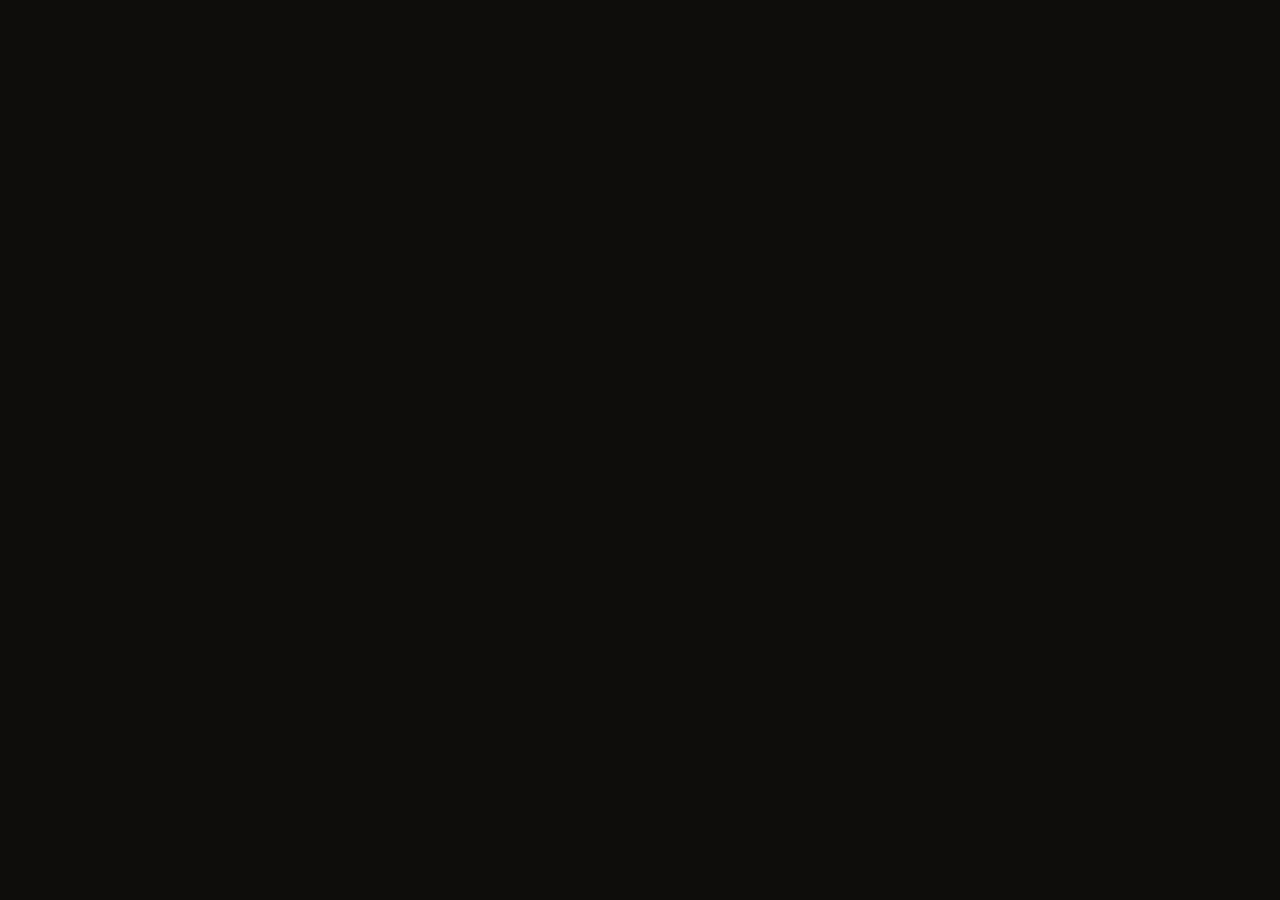
==== html/cart.html @ 199cb2e3 "Set up project: design tokens, fonts, icons, product data and page skeletons" ====
<!doctype html>
<html lang="en">
  <head>
    <meta charset="UTF-8" />
    <meta name="viewport" content="width=device-width, initial-scale=1.0" />
    <title>Cart — Aurum</title>
    <link rel="stylesheet" href="../css/fonts.css" />
    <link rel="stylesheet" href="../css/standard.css" />
    <link rel="stylesheet" href="../style.css" />
  </head>
  <body>
    <script src="../script/cart.js"></script>
    <script src="../script/template.js"></script>
    <script src="../script.js"></script>
  </body>
</html>
---- css/fonts.css ----
/* cormorant-garamond-300 - latin */
@font-face {
  font-display: swap; /* Check https://developer.mozilla.org/en-US/docs/Web/CSS/@font-face/font-display for other options. */
  font-family: "Cormorant Garamond";
  font-style: normal;
  font-weight: 300;
  src: url("../assets/fonts/cormorant-garamond-v21-latin-300.woff2")
    format("woff2"); /* Chrome 36+, Opera 23+, Firefox 39+, Safari 12+, iOS 10+ */
}
/* cormorant-garamond-regular - latin */
@font-face {
  font-display: swap; /* Check https://developer.mozilla.org/en-US/docs/Web/CSS/@font-face/font-display for other options. */
  font-family: "Cormorant Garamond";
  font-style: normal;
  font-weight: 400;
  src: url("../assets/fonts/cormorant-garamond-v21-latin-regular.woff2")
    format("woff2"); /* Chrome 36+, Opera 23+, Firefox 39+, Safari 12+, iOS 10+ */
}
/* cormorant-garamond-500 - latin */
@font-face {
  font-display: swap; /* Check https://developer.mozilla.org/en-US/docs/Web/CSS/@font-face/font-display for other options. */
  font-family: "Cormorant Garamond";
  font-style: normal;
  font-weight: 500;
  src: url("../assets/fonts/cormorant-garamond-v21-latin-500.woff2")
    format("woff2"); /* Chrome 36+, Opera 23+, Firefox 39+, Safari 12+, iOS 10+ */
}
/* cormorant-garamond-600 - latin */
@font-face {
  font-display: swap; /* Check https://developer.mozilla.org/en-US/docs/Web/CSS/@font-face/font-display for other options. */
  font-family: "Cormorant Garamond";
  font-style: normal;
  font-weight: 600;
  src: url("../assets/fonts/cormorant-garamond-v21-latin-600.woff2")
    format("woff2"); /* Chrome 36+, Opera 23+, Firefox 39+, Safari 12+, iOS 10+ */
}
/* cormorant-garamond-700 - latin */
@font-face {
  font-display: swap; /* Check https://developer.mozilla.org/en-US/docs/Web/CSS/@font-face/font-display for other options. */
  font-family: "Cormorant Garamond";
  font-style: normal;
  font-weight: 700;
  src: url("../assets/fonts/cormorant-garamond-v21-latin-700.woff2")
    format("woff2"); /* Chrome 36+, Opera 23+, Firefox 39+, Safari 12+, iOS 10+ */
}
/* manrope-200 - latin */
@font-face {
  font-display: swap; /* Check https://developer.mozilla.org/en-US/docs/Web/CSS/@font-face/font-display for other options. */
  font-family: "Manrope";
  font-style: normal;
  font-weight: 200;
  src: url("../assets/fonts/manrope-v20-latin-200.woff2") format("woff2"); /* Chrome 36+, Opera 23+, Firefox 39+, Safari 12+, iOS 10+ */
}
/* manrope-300 - latin */
@font-face {
  font-display: swap; /* Check https://developer.mozilla.org/en-US/docs/Web/CSS/@font-face/font-display for other options. */
  font-family: "Manrope";
  font-style: normal;
  font-weight: 300;
  src: url("../assets/fonts/manrope-v20-latin-300.woff2") format("woff2"); /* Chrome 36+, Opera 23+, Firefox 39+, Safari 12+, iOS 10+ */
}
/* manrope-regular - latin */
@font-face {
  font-display: swap; /* Check https://developer.mozilla.org/en-US/docs/Web/CSS/@font-face/font-display for other options. */
  font-family: "Manrope";
  font-style: normal;
  font-weight: 400;
  src: url("../assets/fonts/manrope-v20-latin-regular.woff2") format("woff2"); /* Chrome 36+, Opera 23+, Firefox 39+, Safari 12+, iOS 10+ */
}
/* manrope-500 - latin */
@font-face {
  font-display: swap; /* Check https://developer.mozilla.org/en-US/docs/Web/CSS/@font-face/font-display for other options. */
  font-family: "Manrope";
  font-style: normal;
  font-weight: 500;
  src: url("../assets/fonts/manrope-v20-latin-500.woff2") format("woff2"); /* Chrome 36+, Opera 23+, Firefox 39+, Safari 12+, iOS 10+ */
}
/* manrope-600 - latin */
@font-face {
  font-display: swap; /* Check https://developer.mozilla.org/en-US/docs/Web/CSS/@font-face/font-display for other options. */
  font-family: "Manrope";
  font-style: normal;
  font-weight: 600;
  src: url("../assets/fonts/manrope-v20-latin-600.woff2") format("woff2"); /* Chrome 36+, Opera 23+, Firefox 39+, Safari 12+, iOS 10+ */
}
/* manrope-700 - latin */
@font-face {
  font-display: swap; /* Check https://developer.mozilla.org/en-US/docs/Web/CSS/@font-face/font-display for other options. */
  font-family: "Manrope";
  font-style: normal;
  font-weight: 700;
  src: url("../assets/fonts/manrope-v20-latin-700.woff2") format("woff2"); /* Chrome 36+, Opera 23+, Firefox 39+, Safari 12+, iOS 10+ */
}
/* manrope-800 - latin */
@font-face {
  font-display: swap; /* Check https://developer.mozilla.org/en-US/docs/Web/CSS/@font-face/font-display for other options. */
  font-family: "Manrope";
  font-style: normal;
  font-weight: 800;
  src: url("../assets/fonts/manrope-v20-latin-800.woff2") format("woff2"); /* Chrome 36+, Opera 23+, Firefox 39+, Safari 12+, iOS 10+ */
}
---- css/standard.css ----
/* ============================================
   1. DESIGN TOKENS  (:root-Variablen)
   ============================================ */
:root {
  /* ---- Farben: "Dunkles Gold / Haute Horlogerie" ---- */
  --bg: #0e0d0b; /* fast schwarz, warmer Unterton statt reines Schwarz */
  --surface: #18150f; /* jeder zweite Abschnitt, Karten */
  --hairline: #2c2820; /* 1px-Linien, Rahmen um Bilder */
  --ink: #f2efe9; /* Text + Überschriften (warmes Off-White) */
  --muted: #9c9488; /* Meta: Material, Referenz, Bildunterschriften */
  --inverse: #151310; /* Text auf hellen/goldenen Flächen */
  --accent: #c9a35d; /* Gold – diesmal bewusst sichtbar, nicht nur homöopathisch */

  /* ---- Schrift ---- */
  --font-display: "Cormorant Garamond", "Times New Roman", serif;
  --font-body: "Manrope", system-ui, -apple-system, sans-serif;

  /* ---- Schriftgrößen (fluid: min .. ideal .. max) ---- */
  --text-xs: 0.8125rem; /* 13px – Meta, Labels */
  --text-sm: 0.9375rem; /* 15px */
  --text-base: clamp(1.0625rem, 1rem + 0.3vw, 1.125rem); /* 17–18px Fließtext */
  --text-lg: clamp(1.25rem, 1.1rem + 0.6vw, 1.5rem);
  --h3: clamp(1.5rem, 1.2rem + 1.2vw, 2.25rem); /* ~28–36px */
  --h2: clamp(2rem, 1.5rem + 2vw, 3rem); /* ~40–56px */
  --h1: clamp(2.5rem, 1.8rem + 3vw, 3.75rem);
  --display: clamp(
    3rem,
    2rem + 7vw,
    6.5rem
  ); /* Hero-Titel – bewusst größer als bei Studio Kalk */

  /* ---- Zeilenhöhen ---- */
  --leading-tight: 1.05; /* große Überschriften: Serifen brauchen etwas weniger Luft */
  --leading-snug: 1.3;
  --leading-normal: 1.65; /* Fließtext */

  /* ---- Buchstabenabstand ---- */
  --tracking-tight: 0em; /* Cormorant braucht keine negative Sperrung wie eine Grotesk */
  --tracking-wide: 0.15em; /* Labels in GROSSBUCHSTABEN – bewusst weiter als bei Studio Kalk */

  /* ---- Abstände (Spacing-Skala) ---- */
  --space-3xs: 0.25rem; /*  4px */
  --space-2xs: 0.5rem; /*  8px */
  --space-xs: 0.75rem; /* 12px */
  --space-sm: 1rem; /* 16px */
  --space-md: 1.5rem; /* 24px */
  --space-lg: 2.5rem; /* 40px */
  --space-xl: 4rem; /* 64px */
  --space-2xl: 6rem; /* 96px */
  --space-3xl: 10rem; /* 160px */

  /* Abstand zwischen großen Seiten-Abschnitten (fluid) */
  --section-gap: clamp(4rem, 2rem + 10vw, 10rem);

  /* ---- Layout ---- */
  --container: 1440px; /* max. Inhaltsbreite */
  --gutter: clamp(1.25rem, 5vw, 4rem); /* Seitenrand links/rechts */
  --measure: 64ch; /* max. Textbreite für Lesbarkeit */

  /* ---- Sonstiges ---- */
  --radius: 0px; /* scharfe Kanten – "präzise gefertigt", kein Soft-UI */
  --border: 1px solid var(--hairline);
  --transition: 250ms ease;
  --transition-slow: 500ms ease;
}

/* ============================================
   2. RESET
   ============================================ */
*,
*::before,
*::after {
  box-sizing: border-box;
  margin: 0;
  padding: 0;
}

html {
  -webkit-text-size-adjust: 100%;
  scroll-behavior: smooth;
}

body {
  min-height: 100vh;
  background: var(--bg);
  color: var(--ink);
  font-family: var(--font-body);
  font-size: var(--text-base);
  font-weight: 400;
  line-height: var(--leading-normal);
  -webkit-font-smoothing: antialiased;
  text-rendering: optimizeLegibility;
}

/* Überschriften: Display-Serife, ruhig, kein künstliches Sperren */
h1,
h2,
h3,
h4 {
  font-family: var(--font-display);
  font-weight: 500;
  line-height: var(--leading-tight);
  letter-spacing: var(--tracking-tight);
  text-wrap: balance;
}

h1 {
  font-size: var(--h1);
}
h2 {
  font-size: var(--h2);
}
h3 {
  font-size: var(--h3);
}

p {
  max-width: var(--measure);
  text-wrap: pretty;
}

/* Medien nie breiter als ihr Container */
img,
picture,
video,
svg {
  display: block;
  max-width: 100%;
  height: auto;
}

/* Formular-Elemente erben die Schrift */
input,
button,
textarea,
select {
  font: inherit;
  color: inherit;
}

button {
  background: none;
  border: none;
  cursor: pointer;
}

a {
  color: inherit;
  text-decoration: none;
}

ul,
ol {
  list-style: none;
}

/* ============================================
   3. HILFSKLASSEN
   ============================================ */

/* Zentrierter Inhalts-Container mit Seitenrand */
.container {
  width: 100%;
  max-width: var(--container);
  margin-inline: auto;
  padding-inline: var(--gutter);
}

/* Vertikaler Abstand für große Abschnitte */
.section {
  padding-block: var(--section-gap);
}

/* Nur für Screenreader sichtbar (z. B. Skip-Link, Labels) */
.visually-hidden {
  position: absolute;
  width: 1px;
  height: 1px;
  padding: 0;
  margin: -1px;
  overflow: hidden;
  clip: rect(0 0 0 0);
  white-space: nowrap;
  border: 0;
}

/* Kleines Label in Großbuchstaben (Referenz · Material · Limitierung) */
.eyebrow {
  font-size: var(--text-xs);
  font-weight: 600;
  text-transform: uppercase;
  letter-spacing: var(--tracking-wide);
  color: var(--accent);
}

/* ============================================
   4. FOKUS & BARRIEREFREIHEIT
   ============================================ */
:focus-visible {
  outline: 2px solid var(--accent);
  outline-offset: 3px;
}

@media (prefers-reduced-motion: reduce) {
  html {
    scroll-behavior: auto;
  }
  *,
  *::before,
  *::after {
    animation-duration: 0.01ms !important;
    animation-iteration-count: 1 !important;
    transition-duration: 0.01ms !important;
  }
}
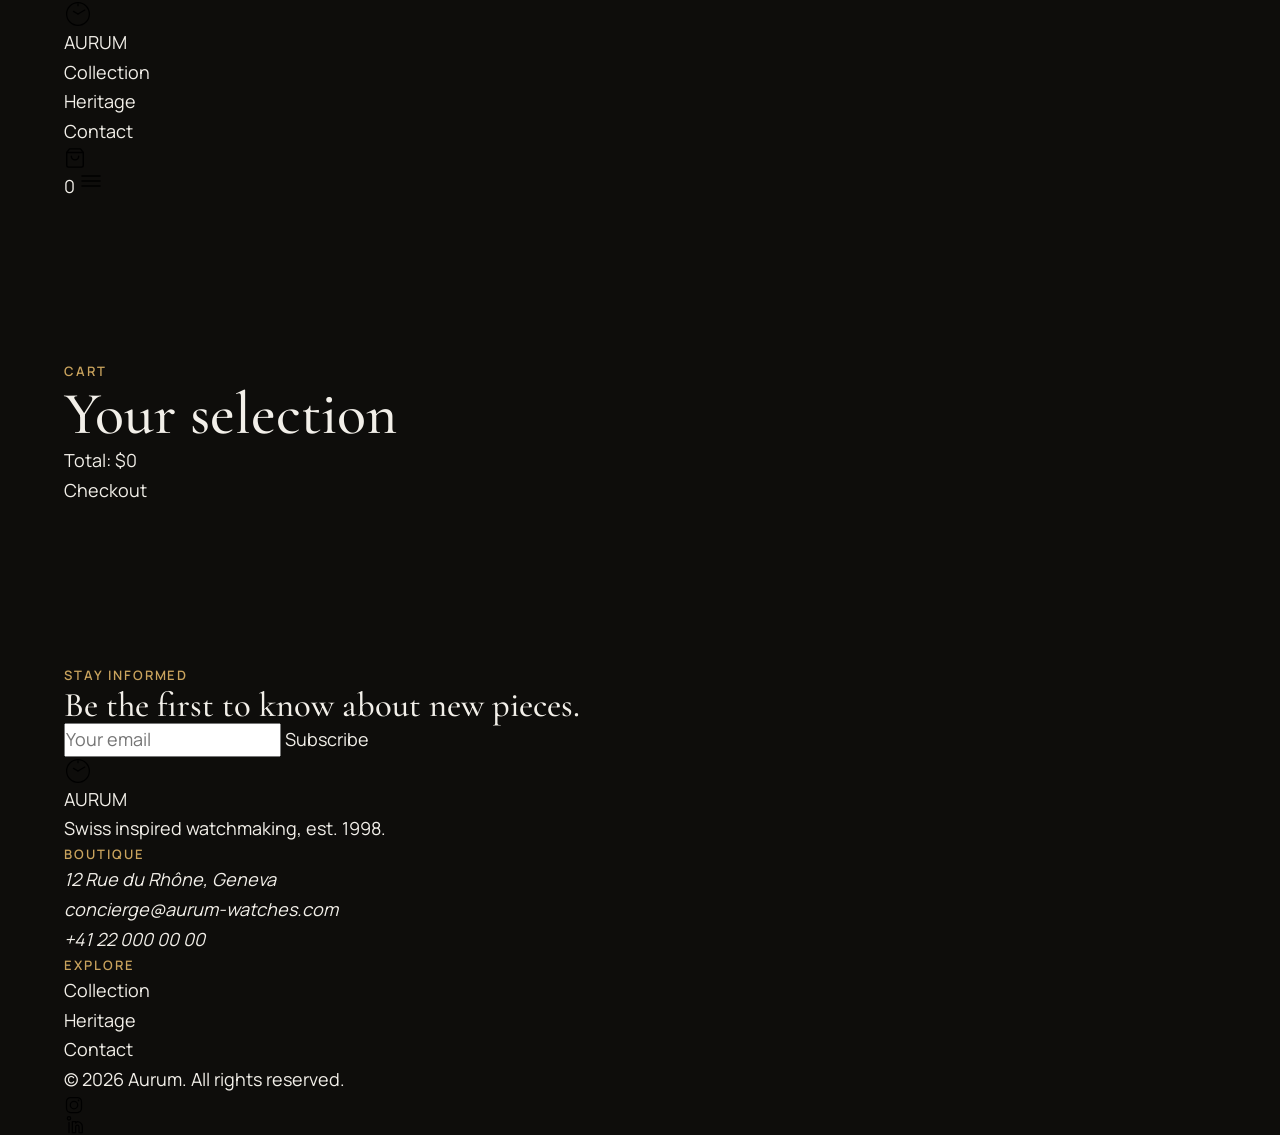
==== commit 65750ed9: "Build out the 5 sub-pages with correct paths and real content" ====
--- a/html/cart.html
+++ b/html/cart.html
@@ -9,6 +9,132 @@
     <link rel="stylesheet" href="../style.css" />
   </head>
   <body>
+    <!--Header-->
+    <header class="site-header">
+      <div class="container header-inner">
+        <a href="../index.html" class="logo">
+          <img src="../assets/icons/logo.svg" alt="" width="28" height="28" />
+          <span>AURUM</span>
+        </a>
+        <nav class="site-nav" aria-label="Main navigation">
+          <ul>
+            <li><a href="collection.html">Collection</a></li>
+            <li><a href="heritage.html">Heritage</a></li>
+            <li><a href="contact.html">Contact</a></li>
+          </ul>
+        </nav>
+
+        <div class="header-actions">
+          <!--Warenkorb-->
+          <a href="cart.html" class="cart-link" aria-label="Cart">
+            <img src="../assets/icons/cart.svg" alt="" width="22" height="22" />
+            <span class="cart-count" id="cart-count">0</span>
+          </a>
+          <button
+            class="nav-toggle"
+            aria-expanded="false"
+            aria-controls="site-nav"
+          >
+            <img
+              src="../assets/icons/menu.svg"
+              alt="Open menu"
+              width="24"
+              height="24"
+            />
+          </button>
+        </div>
+      </div>
+    </header>
+
+    <main id="main" class="section">
+      <div class="container">
+        <header class="page-head">
+          <p class="eyebrow">Cart</p>
+          <h1>Your selection</h1>
+        </header>
+
+        <!--JS füllt hier pro Artikel-->
+        <ul class="cart-items" id="cart-items"></ul>
+
+        <div class="cart-summary">
+          <p class="cart-total">Total: <span id="cart-total">$0</span></p>
+          <button class="button" id="checkout-btn">Checkout</button>
+        </div>
+      </div>
+    </main>
+
+    <footer class="site-footer">
+      <div class="container">
+        <!--Newsletter-->
+        <div class="footer-newsletter">
+          <p class="eyebrow">Stay Informed</p>
+          <h3>Be the first to know about new pieces.</h3>
+          <form class="newsletter-form">
+            <input type="email" placeholder="Your email" required />
+            <button type="submit" class="button">Subscribe</button>
+          </form>
+        </div>
+
+        <div class="footer-top">
+          <div class="footer-col">
+            <a href="../index.html" class="logo">
+              <img
+                src="../assets/icons/logo.svg"
+                alt=""
+                width="28"
+                height="28"
+              />
+              <span>AURUM</span>
+            </a>
+            <p class="footer-tagline">Swiss inspired watchmaking, est. 1998.</p>
+          </div>
+          <div class="footer-col">
+            <p class="eyebrow">Boutique</p>
+            <address>
+              12 Rue du Rhône, Geneva<br />
+              concierge@aurum-watches.com<br />
+              +41 22 000 00 00
+            </address>
+          </div>
+
+          <div class="footer-col">
+            <p class="eyebrow">Explore</p>
+            <nav aria-label="Footer navigation">
+              <ul>
+                <li><a href="collection.html">Collection</a></li>
+                <li><a href="heritage.html">Heritage</a></li>
+                <li><a href="contact.html">Contact</a></li>
+              </ul>
+            </nav>
+          </div>
+        </div>
+        <div class="footer-bottom">
+          <p>&copy; 2026 Aurum. All rights reserved.</p>
+          <ul class="socials">
+            <li>
+              <a href="#" aria-label="Instagram">
+                <img
+                  src="../assets/icons/instagram.svg"
+                  alt=""
+                  width="20"
+                  height="20"
+                />
+              </a>
+            </li>
+            <li>
+              <a href="#" aria-label="LinkedIn">
+                <img
+                  src="../assets/icons/linkedin.svg"
+                  alt=""
+                  width="20"
+                  height="20"
+                />
+              </a>
+            </li>
+          </ul>
+        </div>
+      </div>
+    </footer>
     <script src="../script/cart.js"></script>
     <script src="../script/template.js"></script>
     <script src="../script.js"></script>
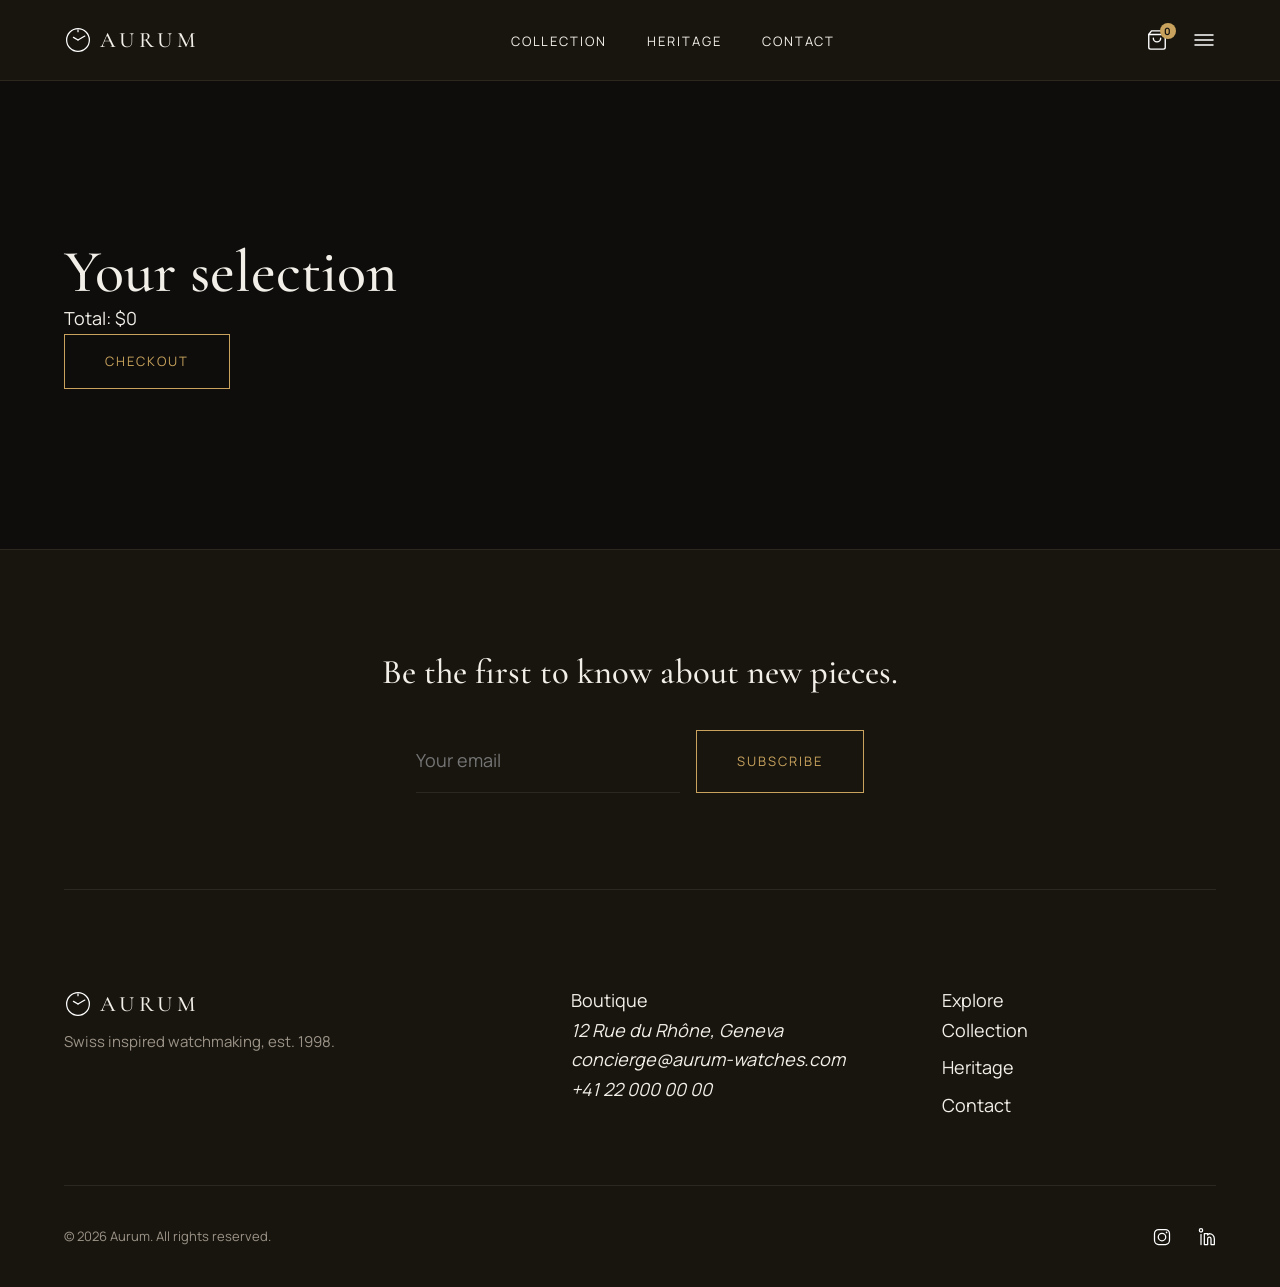
==== commit 8d372241: "Reduce eyebrow overuse and fix page title dashes" ====
--- a/html/cart.html
+++ b/html/cart.html
@@ -3,7 +3,7 @@
   <head>
     <meta charset="UTF-8" />
     <meta name="viewport" content="width=device-width, initial-scale=1.0" />
-    <title>Cart — Aurum</title>
+    <title>Cart - Aurum</title>
     <link rel="stylesheet" href="../css/fonts.css" />
     <link rel="stylesheet" href="../css/standard.css" />
     <link rel="stylesheet" href="../style.css" />
@@ -49,7 +49,6 @@
     <main id="main" class="section">
       <div class="container">
         <header class="page-head">
-          <p class="eyebrow">Cart</p>
           <h1>Your selection</h1>
         </header>
 
@@ -67,7 +66,6 @@
       <div class="container">
         <!--Newsletter-->
         <div class="footer-newsletter">
-          <p class="eyebrow">Stay Informed</p>
           <h3>Be the first to know about new pieces.</h3>
           <form class="newsletter-form">
             <input type="email" placeholder="Your email" required />
@@ -89,7 +87,7 @@
             <p class="footer-tagline">Swiss inspired watchmaking, est. 1998.</p>
           </div>
           <div class="footer-col">
-            <p class="eyebrow">Boutique</p>
+            <p class="footer-label">Boutique</p>
             <address>
               12 Rue du Rhône, Geneva<br />
               concierge@aurum-watches.com<br />
@@ -98,7 +96,7 @@
           </div>
 
           <div class="footer-col">
-            <p class="eyebrow">Explore</p>
+            <p class="footer-label">Explore</p>
             <nav aria-label="Footer navigation">
               <ul>
                 <li><a href="collection.html">Collection</a></li>
--- a/style.css
+++ b/style.css
@@ -0,0 +1,255 @@
+img[src*="icons/"] {
+  filter: invert(1);
+}
+
+/* Header */
+.site-header {
+  position: sticky;
+  top: 0;
+  z-index: 1000;
+  background: var(--surface);
+  border-bottom: 1px solid var(--hairline);
+  transition:
+    background var(--transition),
+    border-color var(--transition);
+}
+
+.site-header.is-top {
+  background: transparent;
+  border-color: transparent;
+}
+
+.header-inner {
+  display: flex;
+  align-items: center;
+  justify-content: space-between;
+  min-height: 80px;
+}
+
+.header-actions {
+  display: flex;
+  align-items: center;
+  gap: var(--space-md);
+}
+
+.logo {
+  display: flex;
+  align-items: center;
+  gap: var(--space-2xs);
+}
+
+.logo span {
+  font-family: var(--font-display);
+  font-size: 1.375rem;
+  letter-spacing: 0.2em;
+  text-transform: uppercase;
+  font-weight: 500;
+}
+
+.site-nav ul {
+  display: flex;
+  gap: var(--space-lg);
+}
+
+.site-nav a {
+  font-size: var(--text-xs);
+  text-transform: uppercase;
+  letter-spacing: var(--tracking-wide);
+  padding-block: var(--space-2xs);
+  border-bottom: 1px solid transparent;
+  transition: color var(--transition);
+}
+
+.site-nav a:hover {
+  color: var(--accent);
+}
+
+.site-nav a[aria-current="page"] {
+  color: var(--accent);
+  border-bottom-color: var(--accent);
+}
+
+.cart-link {
+  position: relative;
+  display: inline-flex;
+}
+
+.cart-count {
+  position: absolute;
+  top: -6px;
+  right: -8px;
+  min-width: 16px;
+  height: 16px;
+  padding: 0 4px;
+  border-radius: 50%;
+  background: var(--accent);
+  color: var(--inverse);
+  font-size: 0.625rem;
+  font-weight: 700;
+  display: flex;
+  align-items: center;
+  justify-content: center;
+}
+
+/* Hero */
+.hero {
+  position: relative;
+  min-height: 100svh;
+  margin-top: -5rem;
+  display: flex;
+  align-items: center;
+}
+
+.hero-grid {
+  display: grid;
+  gap: var(--space-xl);
+  padding-top: 8rem;
+  padding-bottom: var(--space-2xl);
+}
+
+.hero-text h1 {
+  margin-top: var(--space-md);
+  font-size: var(--display);
+  max-width: 12ch;
+}
+
+.hero-media img {
+  width: 100%;
+  max-height: 70vh;
+  object-fit: contain;
+}
+
+/* Footer */
+.site-footer {
+  background: var(--surface);
+  border-top: 1px solid var(--hairline);
+  padding-block: var(--space-2xl) var(--space-lg);
+}
+
+.footer-newsletter {
+  text-align: center;
+  padding-bottom: var(--space-2xl);
+  margin-bottom: var(--space-2xl);
+  border-bottom: 1px solid var(--hairline);
+}
+
+.footer-newsletter h3 {
+  margin-top: var(--space-2xs);
+}
+
+.newsletter-form {
+  display: flex;
+  gap: var(--space-sm);
+  max-width: 28rem;
+  margin: var(--space-lg) auto 0;
+}
+
+.newsletter-form input {
+  flex: 1;
+  background: transparent;
+  border: none;
+  border-bottom: 1px solid var(--hairline);
+  color: var(--ink);
+  padding-block: var(--space-sm);
+}
+
+.newsletter-form input:focus {
+  border-color: var(--accent);
+}
+
+.footer-top {
+  display: grid;
+  gap: var(--space-lg);
+  padding-bottom: var(--space-xl);
+  border-bottom: 1px solid var(--hairline);
+}
+
+.footer-tagline {
+  margin-top: var(--space-2xs);
+  font-size: var(--text-sm);
+  color: var(--muted);
+}
+
+.footer-col nav ul {
+  display: flex;
+  flex-direction: column;
+  gap: var(--space-2xs);
+}
+
+.footer-col nav a:hover {
+  color: var(--accent);
+}
+
+.footer-bottom {
+  display: flex;
+  flex-wrap: wrap;
+  justify-content: space-between;
+  align-items: center;
+  gap: var(--space-md);
+  padding-top: var(--space-lg);
+  font-size: var(--text-xs);
+  color: var(--muted);
+}
+
+.socials {
+  display: flex;
+  gap: var(--space-md);
+}
+
+.link-arrow {
+  display: inline-flex;
+  align-items: center;
+  gap: var(--space-2xs);
+  font-size: var(--text-xs);
+  text-transform: uppercase;
+  letter-spacing: var(--tracking-wide);
+  transition: color var(--transition);
+}
+
+.link-arrow:hover {
+  color: var(--accent);
+}
+
+.link-arrow img {
+  transition: transform var(--transition);
+}
+
+.link-arrow:hover img {
+  transform: translateX(4px);
+}
+
+.button {
+  display: inline-block;
+  padding: var(--space-sm) var(--space-lg);
+  border: 1px solid var(--accent);
+  color: var(--accent);
+  font-size: var(--text-xs);
+  text-transform: uppercase;
+  letter-spacing: var(--tracking-wide);
+  transition:
+    background var(--transition),
+    color var(--transition);
+}
+
+.button:hover {
+  background: var(--accent);
+  color: var(--inverse);
+}
+
+.section-cta .button {
+  margin-top: var(--space-lg);
+}
+
+@media (min-width: 60rem) {
+  .hero-grid {
+    grid-template-columns: 1fr 1fr;
+    align-items: center;
+  }
+}
+
+@media (min-width: 48rem) {
+  .footer-top {
+    grid-template-columns: 1.5fr 1fr 1fr;
+    gap: var(--space-2xl);
+  }
+}
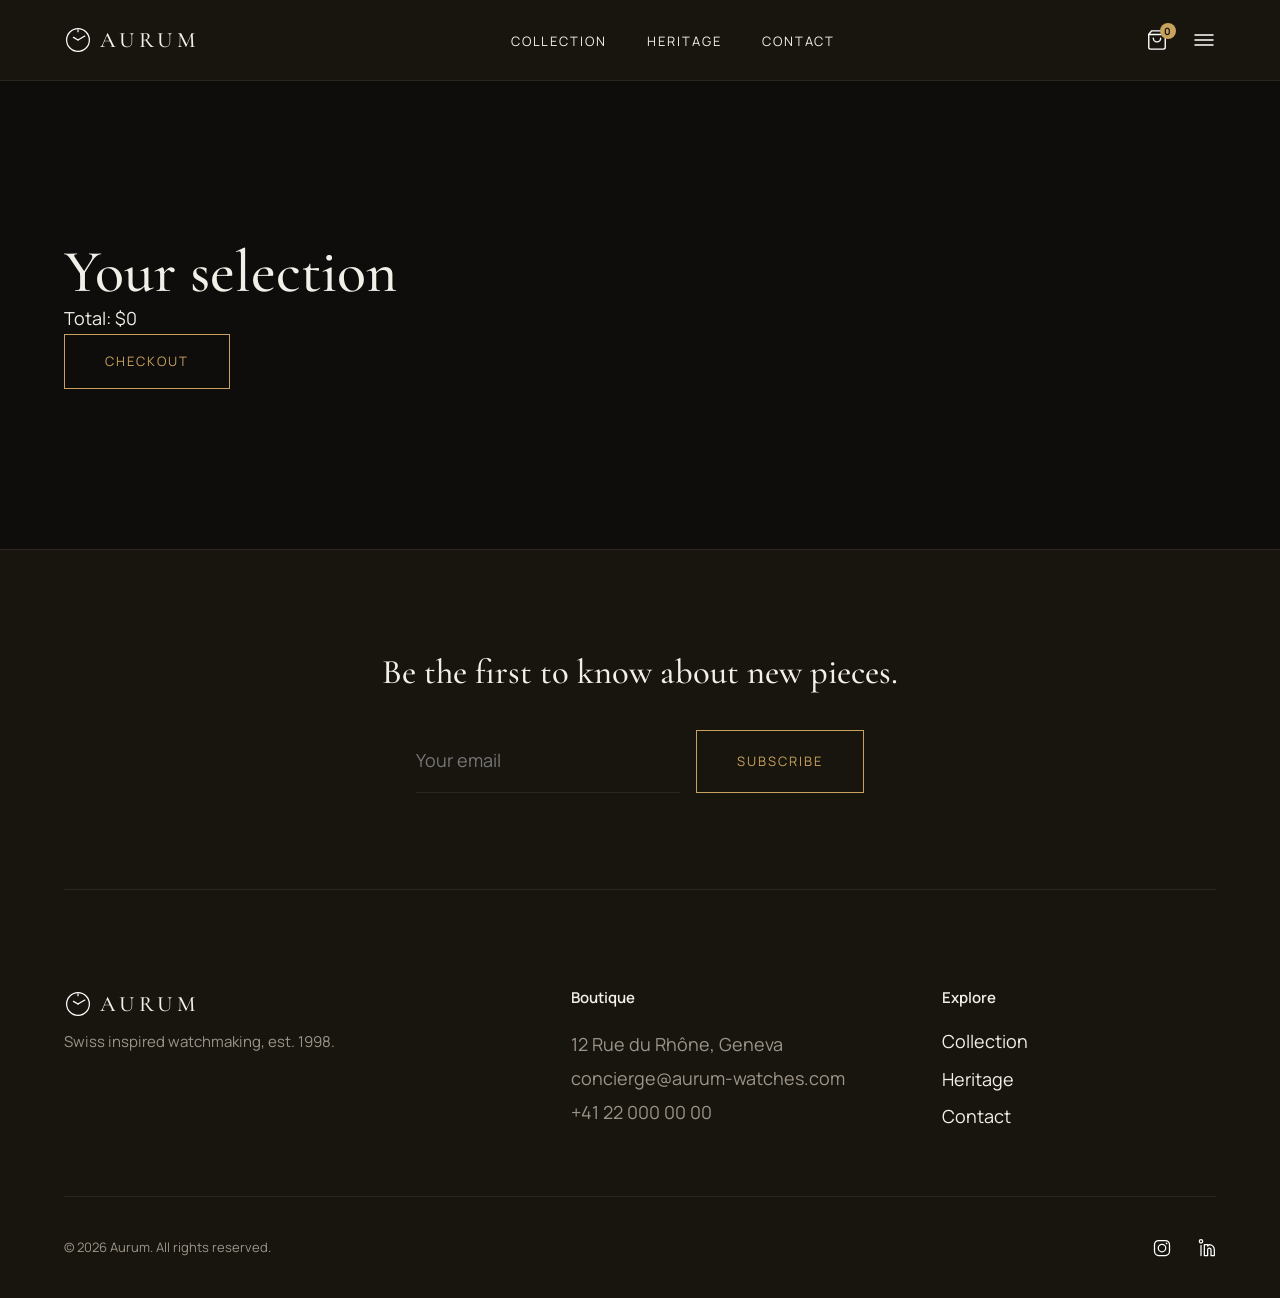
==== commit a799fac5: "Add shared path/price helpers and wire them into buildProductCard - script/helper.js: isInSubfolder," ====
--- a/html/cart.html
+++ b/html/cart.html
@@ -134,6 +134,8 @@
       </div>
     </footer>
     <script src="../script/cart.js"></script>
+    <script src="../script/helper.js"></script>
+    <script src="../script/product.js"></script>
     <script src="../script/template.js"></script>
     <script src="../script.js"></script>
   </body>
--- a/css/standard.css
+++ b/css/standard.css
@@ -26,8 +26,8 @@
   --display: clamp(
     3rem,
     2rem + 7vw,
-    6.5rem
-  ); /* Hero-Titel – bewusst größer als bei Studio Kalk */
+    6rem
+  ); /* Hero-Titel – bewusst größer als bei Studio Kalk, 96px-Deckel */
 
   /* ---- Zeilenhöhen ---- */
   --leading-tight: 1.05; /* große Überschriften: Serifen brauchen etwas weniger Luft */
@@ -60,8 +60,9 @@
   /* ---- Sonstiges ---- */
   --radius: 0px; /* scharfe Kanten – "präzise gefertigt", kein Soft-UI */
   --border: 1px solid var(--hairline);
-  --transition: 250ms ease;
-  --transition-slow: 500ms ease;
+  --ease-out: cubic-bezier(0.23, 1, 0.32, 1); /* kräftigere Kurve als das eingebaute "ease" */
+  --transition: 250ms var(--ease-out);
+  --transition-slow: 500ms var(--ease-out);
 }
 
 /* ============================================
--- a/style.css
+++ b/style.css
@@ -170,6 +170,24 @@
   color: var(--muted);
 }
 
+/* Spaltenüberschrift im Footer: bewusst anders als .eyebrow, kein Tracking/Caps */
+.footer-label {
+  font-size: var(--text-sm);
+  font-weight: 600;
+  color: var(--ink);
+}
+
+.footer-col address,
+.footer-col nav {
+  margin-top: var(--space-sm);
+}
+
+.footer-col address {
+  font-style: normal;
+  line-height: 1.9;
+  color: var(--muted);
+}
+
 .footer-col nav ul {
   display: flex;
   flex-direction: column;
@@ -236,8 +254,82 @@
   color: var(--inverse);
 }
 
+.button:active {
+  transform: scale(0.97);
+}
+
 .section-cta .button {
   margin-top: var(--space-lg);
+}
+
+/* Markenstatement: Text + Kennzahlen nebeneinander */
+.intro-grid {
+  display: grid;
+  gap: var(--space-xl);
+}
+
+.intro-text .lead {
+  font-family: var(--font-display);
+  font-size: var(--h3);
+  font-weight: 400;
+  line-height: var(--leading-snug);
+  max-width: 24ch;
+}
+
+.intro-text .link-arrow {
+  margin-top: var(--space-lg);
+}
+
+.intro-stats {
+  display: grid;
+  gap: var(--space-lg);
+  padding-top: var(--space-lg);
+  border-top: 1px solid var(--hairline);
+}
+
+.intro-stats dt {
+  font-size: var(--text-xs);
+  text-transform: uppercase;
+  letter-spacing: var(--tracking-wide);
+  color: var(--muted);
+}
+
+.intro-stats dd {
+  margin-top: var(--space-2xs);
+  font-family: var(--font-display);
+  font-size: var(--h2);
+  color: var(--accent);
+}
+
+/* CTA: abgedunkeltes Foto als Hintergrund statt flacher Fläche */
+.section-cta {
+  position: relative;
+  overflow: hidden;
+  text-align: center;
+}
+
+.cta-media {
+  position: absolute;
+  inset: 0;
+  margin: 0;
+}
+
+.cta-media img {
+  width: 100%;
+  height: 100%;
+  object-fit: cover;
+  filter: brightness(0.35) saturate(0.8);
+}
+
+.cta-content {
+  position: relative;
+  z-index: 1;
+}
+
+@media (min-width: 30rem) {
+  .intro-stats {
+    grid-template-columns: repeat(3, 1fr);
+  }
 }
 
 @media (min-width: 60rem) {
@@ -245,6 +337,14 @@
     grid-template-columns: 1fr 1fr;
     align-items: center;
   }
+  .intro-grid {
+    grid-template-columns: 1.3fr 1fr;
+    align-items: start;
+  }
+  .intro-stats {
+    border-top: none;
+    padding-top: 0;
+  }
 }
 
 @media (min-width: 48rem) {
@@ -253,3 +353,25 @@
     gap: var(--space-2xl);
   }
 }
+
+/* Scroll-Reveal: Elemente blenden sanft ein, sobald sie ins Bild scrollen */
+[data-reveal] {
+  opacity: 0;
+  transform: translateY(24px);
+  transition:
+    opacity 600ms var(--ease-out),
+    transform 600ms var(--ease-out);
+}
+
+[data-reveal].is-visible {
+  opacity: 1;
+  transform: translateY(0);
+}
+
+@media (prefers-reduced-motion: reduce) {
+  [data-reveal] {
+    opacity: 1;
+    transform: none;
+    transition: none;
+  }
+}
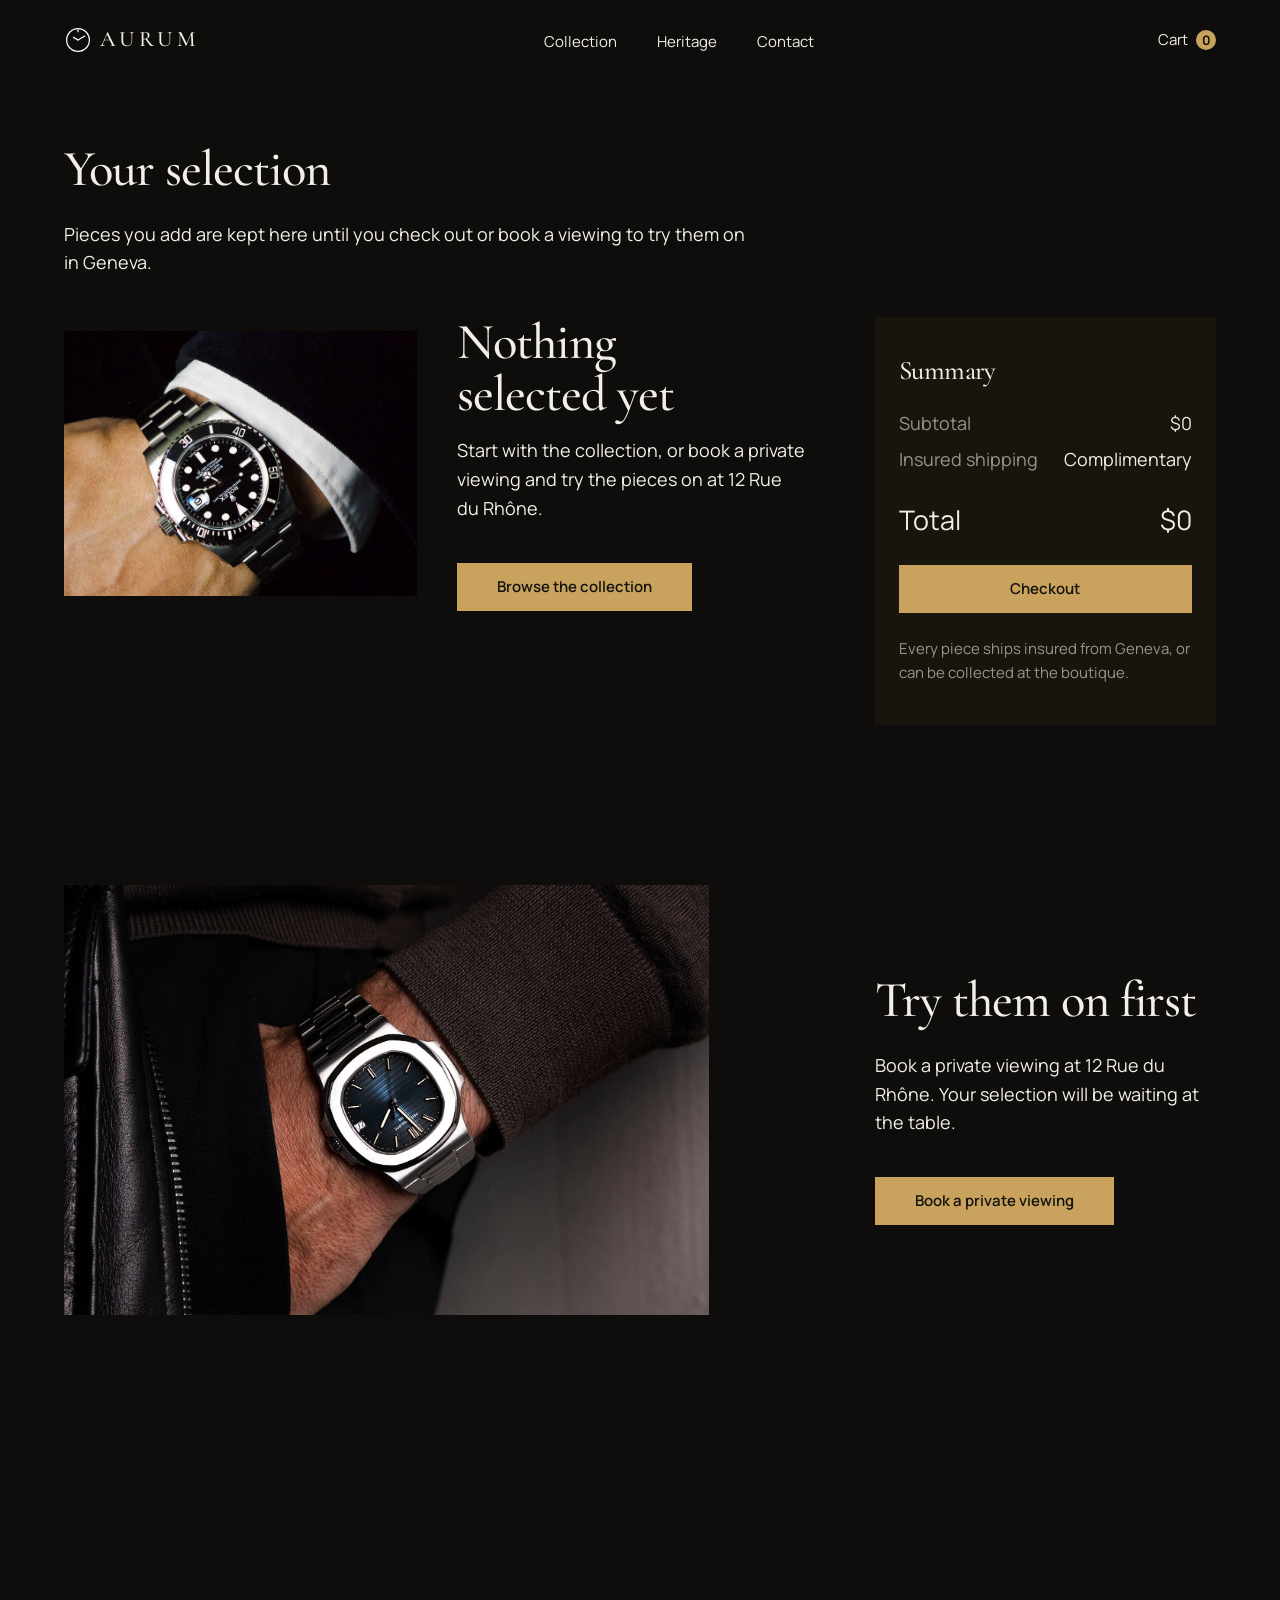
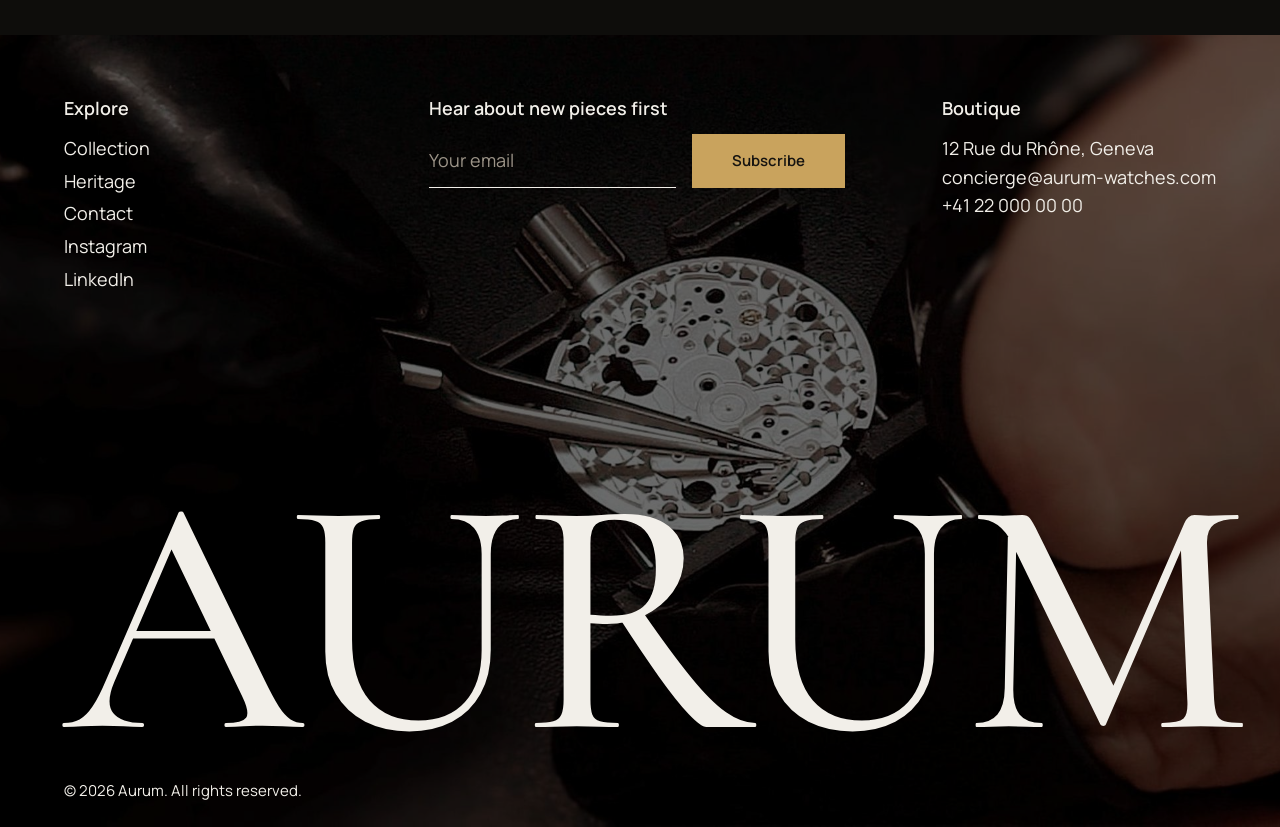
==== commit 7540736b: "Redesign homepage: oversized hero watch, reference picker, live boutique clock and photo footer" ====
--- a/html/cart.html
+++ b/html/cart.html
@@ -4,6 +4,9 @@
     <meta charset="UTF-8" />
     <meta name="viewport" content="width=device-width, initial-scale=1.0" />
     <title>Cart - Aurum</title>
+    <script>
+      document.documentElement.classList.add("js");
+    </script>
     <link rel="stylesheet" href="../css/fonts.css" />
     <link rel="stylesheet" href="../css/standard.css" />
     <link rel="stylesheet" href="../style.css" />
@@ -16,7 +19,7 @@
           <img src="../assets/icons/logo.svg" alt="" width="28" height="28" />
           <span>AURUM</span>
         </a>
-        <nav class="site-nav" aria-label="Main navigation">
+        <nav class="site-nav" id="site-nav" aria-label="Main navigation">
           <ul>
             <li><a href="collection.html">Collection</a></li>
             <li><a href="heritage.html">Heritage</a></li>
@@ -26,8 +29,8 @@
 
         <div class="header-actions">
           <!--Warenkorb-->
-          <a href="cart.html" class="cart-link" aria-label="Cart">
-            <img src="../assets/icons/cart.svg" alt="" width="22" height="22" />
+          <a href="cart.html" class="cart-link">
+            Cart
             <span class="cart-count" id="cart-count">0</span>
           </a>
           <button
@@ -46,90 +49,169 @@
       </div>
     </header>
 
-    <main id="main" class="section">
+    <main id="main" class="section cart-page">
       <div class="container">
-        <header class="page-head">
+        <header class="page-head cart-head">
           <h1>Your selection</h1>
+          <p>
+            Pieces you add are kept here until you check out or book a viewing
+            to try them on in Geneva.
+          </p>
         </header>
 
-        <!--JS füllt hier pro Artikel-->
-        <ul class="cart-items" id="cart-items"></ul>
-
-        <div class="cart-summary">
-          <p class="cart-total">Total: <span id="cart-total">$0</span></p>
-          <button class="button" id="checkout-btn">Checkout</button>
+        <div class="cart-layout">
+          <div class="cart-main">
+            <!--Leerer Warenkorb: per JS ausblenden (hidden), sobald Artikel drin sind-->
+            <div class="cart-empty" id="cart-empty">
+              <figure class="cart-empty-media">
+                <img
+                  src="../assets/images/rolex-wrist.jpg"
+                  alt="The Meridian on the wrist"
+                  width="800"
+                  height="800"
+                />
+              </figure>
+              <div class="cart-empty-text">
+                <h2>Nothing selected yet</h2>
+                <p>
+                  Start with the collection, or book a private viewing and try
+                  the pieces on at 12 Rue du Rhône.
+                </p>
+                <a href="collection.html" class="button">Browse the collection</a>
+              </div>
+            </div>
+
+            <!--JS füllt hier pro Artikel-->
+            <ul class="cart-items" id="cart-items"></ul>
+
+            <!--
+              VORLAGE für einen Artikel (z. B. buildCartItem(product, quantity)):
+
+              <li class="cart-item">
+                <figure class="cart-item-media watch-frame" style="getWatchFocusStyle(product.focus)">
+                  <img src="product.thumb" alt="Meridian" />
+                </figure>
+                <div class="cart-item-info">
+                  <h3 class="cart-item-name">Meridian</h3>
+                  <p class="cart-item-meta">Diver, 41mm</p>
+                  <button class="cart-item-remove" type="button" data-id="meridian">Remove</button>
+                </div>
+                <div class="cart-item-quantity">
+                  <button class="quantity-btn" type="button" data-action="decrease" data-id="meridian" aria-label="One less">
+                    <img src="../assets/icons/minus.svg" alt="" width="16" height="16" />
+                  </button>
+                  <span>1</span>
+                  <button class="quantity-btn" type="button" data-action="increase" data-id="meridian" aria-label="One more">
+                    <img src="../assets/icons/plus.svg" alt="" width="16" height="16" />
+                  </button>
+                </div>
+                <p class="cart-item-price">$11,800</p>
+              </li>
+            -->
+          </div>
+
+          <aside class="cart-summary" aria-labelledby="summary-heading">
+            <h2 id="summary-heading">Summary</h2>
+            <dl class="cart-lines">
+              <div>
+                <dt>Subtotal</dt>
+                <dd id="cart-subtotal">$0</dd>
+              </div>
+              <div>
+                <dt>Insured shipping</dt>
+                <dd>Complimentary</dd>
+              </div>
+            </dl>
+            <p class="cart-total">Total <span id="cart-total">$0</span></p>
+            <button class="button" id="checkout-btn">Checkout</button>
+            <p class="cart-note">
+              Every piece ships insured from Geneva, or can be collected at the
+              boutique.
+            </p>
+          </aside>
         </div>
       </div>
+
+      <!--Erst anprobieren? Verweis auf die private Besichtigung-->
+      <section class="cart-viewing">
+        <div class="container cart-viewing-grid">
+          <figure class="cart-viewing-media" data-reveal>
+            <img
+              src="../assets/images/patek-wrist.jpg"
+              alt="The Calibre worn with a dark suit"
+              width="1690"
+              height="1280"
+              loading="lazy"
+            />
+          </figure>
+          <div class="cart-viewing-text">
+            <h2 data-reveal style="--i: 1">Try them on first</h2>
+            <p data-reveal style="--i: 2">
+              Book a private viewing at 12 Rue du Rhône. Your selection will be
+              waiting at the table.
+            </p>
+            <a href="contact.html" class="button" data-reveal style="--i: 3"
+              >Book a private viewing</a
+            >
+          </div>
+        </div>
+      </section>
     </main>
 
+    <!--Footer: der Name läuft über das letzte Foto-->
     <footer class="site-footer">
-      <div class="container">
-        <!--Newsletter-->
-        <div class="footer-newsletter">
-          <h3>Be the first to know about new pieces.</h3>
-          <form class="newsletter-form">
-            <input type="email" placeholder="Your email" required />
-            <button type="submit" class="button">Subscribe</button>
-          </form>
-        </div>
-
+      <figure class="footer-media">
+        <img
+          src="../assets/images/rolex-watchmaking.jpg"
+          alt=""
+          width="2400"
+          height="1200"
+          loading="lazy"
+        />
+      </figure>
+      <div class="container footer-inner">
         <div class="footer-top">
-          <div class="footer-col">
-            <a href="../index.html" class="logo">
-              <img
-                src="../assets/icons/logo.svg"
-                alt=""
-                width="28"
-                height="28"
+          <nav class="footer-col" aria-label="Footer navigation" data-reveal style="--i: 0">
+            <h2 class="footer-label">Explore</h2>
+            <ul>
+              <li><a href="collection.html">Collection</a></li>
+              <li><a href="heritage.html">Heritage</a></li>
+              <li><a href="contact.html">Contact</a></li>
+              <li><a href="#">Instagram</a></li>
+              <li><a href="#">LinkedIn</a></li>
+            </ul>
+          </nav>
+
+          <!--Newsletter-->
+          <div class="footer-col footer-newsletter" data-reveal style="--i: 1">
+            <h2 class="footer-label">Hear about new pieces first</h2>
+            <form class="newsletter-form">
+              <label for="newsletter-email" class="visually-hidden"
+                >Email address</label
+              >
+              <input
+                type="email"
+                id="newsletter-email"
+                placeholder="Your email"
+                required
               />
-              <span>AURUM</span>
-            </a>
-            <p class="footer-tagline">Swiss inspired watchmaking, est. 1998.</p>
-          </div>
-          <div class="footer-col">
-            <p class="footer-label">Boutique</p>
+              <button type="submit" class="button">Subscribe</button>
+            </form>
+          </div>
+
+          <div class="footer-col" data-reveal style="--i: 2">
+            <h2 class="footer-label">Boutique</h2>
             <address>
               12 Rue du Rhône, Geneva<br />
               concierge@aurum-watches.com<br />
               +41 22 000 00 00
             </address>
           </div>
-
-          <div class="footer-col">
-            <p class="footer-label">Explore</p>
-            <nav aria-label="Footer navigation">
-              <ul>
-                <li><a href="collection.html">Collection</a></li>
-                <li><a href="heritage.html">Heritage</a></li>
-                <li><a href="contact.html">Contact</a></li>
-              </ul>
-            </nav>
-          </div>
-        </div>
+        </div>
+
         <div class="footer-bottom">
-          <p>&copy; 2026 Aurum. All rights reserved.</p>
-          <ul class="socials">
-            <li>
-              <a href="#" aria-label="Instagram">
-                <img
-                  src="../assets/icons/instagram.svg"
-                  alt=""
-                  width="20"
-                  height="20"
-                />
-              </a>
-            </li>
-            <li>
-              <a href="#" aria-label="LinkedIn">
-                <img
-                  src="../assets/icons/linkedin.svg"
-                  alt=""
-                  width="20"
-                  height="20"
-                />
-              </a>
-            </li>
-          </ul>
+          <p class="footer-wordmark" aria-hidden="true" data-reveal>AURUM</p>
+          <p class="footer-legal">&copy; 2026 Aurum. All rights reserved.</p>
         </div>
       </div>
     </footer>
--- a/css/standard.css
+++ b/css/standard.css
@@ -5,38 +5,30 @@
   /* ---- Farben: "Dunkles Gold / Haute Horlogerie" ---- */
   --bg: #0e0d0b; /* fast schwarz, warmer Unterton statt reines Schwarz */
   --surface: #18150f; /* jeder zweite Abschnitt, Karten */
-  --hairline: #2c2820; /* 1px-Linien, Rahmen um Bilder */
   --ink: #f2efe9; /* Text + Überschriften (warmes Off-White) */
   --muted: #9c9488; /* Meta: Material, Referenz, Bildunterschriften */
   --inverse: #151310; /* Text auf hellen/goldenen Flächen */
   --accent: #c9a35d; /* Gold – diesmal bewusst sichtbar, nicht nur homöopathisch */
+  --accent-strong: #dcbb7c; /* Gold im Hover-Zustand */
 
   /* ---- Schrift ---- */
   --font-display: "Cormorant Garamond", "Times New Roman", serif;
   --font-body: "Manrope", system-ui, -apple-system, sans-serif;
 
-  /* ---- Schriftgrößen (fluid: min .. ideal .. max) ---- */
-  --text-xs: 0.8125rem; /* 13px – Meta, Labels */
-  --text-sm: 0.9375rem; /* 15px */
-  --text-base: clamp(1.0625rem, 1rem + 0.3vw, 1.125rem); /* 17–18px Fließtext */
-  --text-lg: clamp(1.25rem, 1.1rem + 0.6vw, 1.5rem);
-  --h3: clamp(1.5rem, 1.2rem + 1.2vw, 2.25rem); /* ~28–36px */
-  --h2: clamp(2rem, 1.5rem + 2vw, 3rem); /* ~40–56px */
-  --h1: clamp(2.5rem, 1.8rem + 3vw, 3.75rem);
-  --display: clamp(
-    3rem,
-    2rem + 7vw,
-    6rem
-  ); /* Hero-Titel – bewusst größer als bei Studio Kalk, 96px-Deckel */
+  /* ---- Schriftgrößen: fünf Stufen, mehr nicht (fluid: min .. ideal .. max) ---- */
+  --step-small: 0.9375rem; /* 15px – Notizen, Bildunterschriften, Rechtliches */
+  --step-body: clamp(1.0625rem, 1rem + 0.3vw, 1.125rem); /* 17–18px Fließtext */
+  --step-lead: clamp(1.375rem, 1.2rem + 0.6vw, 1.75rem); /* 22–28px Fakten, Zwischentitel */
+  --step-title: clamp(2rem, 1.4rem + 2.2vw, 3.25rem); /* 32–52px Überschriften */
+  --step-display: clamp(5.5rem, 26.5vw, 30rem); /* nur der Schriftzug im Footer */
 
   /* ---- Zeilenhöhen ---- */
-  --leading-tight: 1.05; /* große Überschriften: Serifen brauchen etwas weniger Luft */
+  --leading-tight: 1.02; /* große Überschriften */
   --leading-snug: 1.3;
-  --leading-normal: 1.65; /* Fließtext */
+  --leading-normal: 1.6; /* Fließtext */
 
   /* ---- Buchstabenabstand ---- */
-  --tracking-tight: 0em; /* Cormorant braucht keine negative Sperrung wie eine Grotesk */
-  --tracking-wide: 0.15em; /* Labels in GROSSBUCHSTABEN – bewusst weiter als bei Studio Kalk */
+  --tracking-tight: -0.02em; /* große Serifen etwas enger */
 
   /* ---- Abstände (Spacing-Skala) ---- */
   --space-3xs: 0.25rem; /*  4px */
@@ -59,10 +51,18 @@
 
   /* ---- Sonstiges ---- */
   --radius: 0px; /* scharfe Kanten – "präzise gefertigt", kein Soft-UI */
-  --border: 1px solid var(--hairline);
-  --ease-out: cubic-bezier(0.23, 1, 0.32, 1); /* kräftigere Kurve als das eingebaute "ease" */
-  --transition: 250ms var(--ease-out);
-  --transition-slow: 500ms var(--ease-out);
+  --ease-out: cubic-bezier(0.22, 1, 0.36, 1); /* Eingänge, Hover, kleine UI-Bewegungen */
+  --ease-expo: cubic-bezier(0.16, 1, 0.3, 1); /* lange Reveals, Zeilen, Bildöffnungen */
+  --ease-in-out: cubic-bezier(0.76, 0, 0.24, 1); /* Wischer, Shutter */
+  --ease-soft: cubic-bezier(0.33, 1, 0.68, 1); /* langsames Skalieren von Fotos */
+  --t-press: 140ms;
+  --t-hover: 180ms;
+  --t-ui: 300ms;
+  --t-reveal: 800ms;
+  --t-open: 1200ms;
+  --stagger: 80ms;
+  --transition: var(--t-ui) var(--ease-out);
+  --transition-slow: 600ms var(--ease-out);
 }
 
 /* ============================================
@@ -82,11 +82,11 @@
 }
 
 body {
-  min-height: 100vh;
+  min-height: 100svh;
   background: var(--bg);
   color: var(--ink);
   font-family: var(--font-body);
-  font-size: var(--text-base);
+  font-size: var(--step-body);
   font-weight: 400;
   line-height: var(--leading-normal);
   -webkit-font-smoothing: antialiased;
@@ -105,14 +105,12 @@
   text-wrap: balance;
 }
 
-h1 {
-  font-size: var(--h1);
-}
+h1,
 h2 {
-  font-size: var(--h2);
+  font-size: var(--step-title);
 }
 h3 {
-  font-size: var(--h3);
+  font-size: var(--step-lead);
 }
 
 p {
@@ -185,15 +183,6 @@
   border: 0;
 }
 
-/* Kleines Label in Großbuchstaben (Referenz · Material · Limitierung) */
-.eyebrow {
-  font-size: var(--text-xs);
-  font-weight: 600;
-  text-transform: uppercase;
-  letter-spacing: var(--tracking-wide);
-  color: var(--accent);
-}
-
 /* ============================================
    4. FOKUS & BARRIEREFREIHEIT
    ============================================ */
--- a/style.css
+++ b/style.css
@@ -2,21 +2,20 @@
   filter: invert(1);
 }
 
-/* Header */
+/* ============================================
+   Header
+   ============================================ */
 .site-header {
   position: sticky;
   top: 0;
   z-index: 1000;
-  background: var(--surface);
-  border-bottom: 1px solid var(--hairline);
-  transition:
-    background var(--transition),
-    border-color var(--transition);
-}
-
+  background: var(--bg);
+  transition: background var(--t-ui) ease;
+}
+
+/* ganz oben liegt der Header im Hero-Panel und übernimmt dessen Ton */
 .site-header.is-top {
   background: transparent;
-  border-color: transparent;
 }
 
 .header-inner {
@@ -42,7 +41,6 @@
   font-family: var(--font-display);
   font-size: 1.375rem;
   letter-spacing: 0.2em;
-  text-transform: uppercase;
   font-weight: 500;
 }
 
@@ -51,327 +49,1646 @@
   gap: var(--space-lg);
 }
 
-.site-nav a {
-  font-size: var(--text-xs);
-  text-transform: uppercase;
-  letter-spacing: var(--tracking-wide);
+.site-nav a,
+.cart-link {
+  font-size: var(--step-small);
   padding-block: var(--space-2xs);
-  border-bottom: 1px solid transparent;
-  transition: color var(--transition);
-}
-
-.site-nav a:hover {
-  color: var(--accent);
+  text-decoration: underline;
+  text-decoration-color: transparent;
+  text-underline-offset: 0.35em;
+  text-decoration-thickness: 1px;
+  transition:
+    color var(--t-hover) ease,
+    text-decoration-color var(--t-hover) ease;
 }
 
 .site-nav a[aria-current="page"] {
-  color: var(--accent);
-  border-bottom-color: var(--accent);
+  text-decoration-color: var(--accent);
 }
 
 .cart-link {
-  position: relative;
   display: inline-flex;
+  align-items: center;
+  gap: var(--space-2xs);
 }
 
 .cart-count {
-  position: absolute;
-  top: -6px;
-  right: -8px;
-  min-width: 16px;
-  height: 16px;
-  padding: 0 4px;
+  min-width: 20px;
+  height: 20px;
+  padding: 0 5px;
   border-radius: 50%;
   background: var(--accent);
   color: var(--inverse);
-  font-size: 0.625rem;
+  font-size: 0.8125rem;
   font-weight: 700;
-  display: flex;
+  display: inline-flex;
   align-items: center;
   justify-content: center;
 }
 
-/* Hero */
-.hero {
-  position: relative;
-  min-height: 100svh;
-  margin-top: -5rem;
-  display: flex;
+/* Mobile Navigation wird noch gebaut: Toggle erst einmal nur auf kleinen Screens */
+.nav-toggle {
+  display: none;
+}
+
+@media (hover: hover) and (pointer: fine) {
+  .site-nav a:hover,
+  .cart-link:hover {
+    text-decoration-color: currentColor;
+  }
+}
+
+/* ============================================
+   Buttons & Links
+   ============================================ */
+.button {
+  display: inline-flex;
   align-items: center;
-}
-
-.hero-grid {
-  display: grid;
-  gap: var(--space-xl);
-  padding-top: 8rem;
-  padding-bottom: var(--space-2xl);
-}
-
-.hero-text h1 {
-  margin-top: var(--space-md);
-  font-size: var(--display);
-  max-width: 12ch;
-}
-
-.hero-media img {
-  width: 100%;
-  max-height: 70vh;
-  object-fit: contain;
-}
-
-/* Footer */
-.site-footer {
-  background: var(--surface);
-  border-top: 1px solid var(--hairline);
-  padding-block: var(--space-2xl) var(--space-lg);
-}
-
-.footer-newsletter {
-  text-align: center;
-  padding-bottom: var(--space-2xl);
-  margin-bottom: var(--space-2xl);
-  border-bottom: 1px solid var(--hairline);
-}
-
-.footer-newsletter h3 {
-  margin-top: var(--space-2xs);
-}
-
-.newsletter-form {
-  display: flex;
-  gap: var(--space-sm);
-  max-width: 28rem;
-  margin: var(--space-lg) auto 0;
-}
-
-.newsletter-form input {
-  flex: 1;
-  background: transparent;
-  border: none;
-  border-bottom: 1px solid var(--hairline);
+  justify-content: center;
+  min-height: 3rem;
+  padding: var(--space-xs) var(--space-lg);
+  background: var(--accent);
+  color: var(--inverse);
+  font-size: var(--step-small);
+  font-weight: 600;
+  transition:
+    transform var(--t-press) var(--ease-out),
+    background-color var(--t-hover) ease,
+    color var(--t-hover) ease;
+}
+
+.button:active {
+  transform: scale(0.97);
+}
+
+/* dunkle Variante für das Goldpanel */
+.button-dark {
+  background: var(--inverse);
   color: var(--ink);
-  padding-block: var(--space-sm);
-}
-
-.newsletter-form input:focus {
-  border-color: var(--accent);
-}
-
-.footer-top {
-  display: grid;
-  gap: var(--space-lg);
-  padding-bottom: var(--space-xl);
-  border-bottom: 1px solid var(--hairline);
-}
-
-.footer-tagline {
-  margin-top: var(--space-2xs);
-  font-size: var(--text-sm);
-  color: var(--muted);
-}
-
-/* Spaltenüberschrift im Footer: bewusst anders als .eyebrow, kein Tracking/Caps */
-.footer-label {
-  font-size: var(--text-sm);
-  font-weight: 600;
-  color: var(--ink);
-}
-
-.footer-col address,
-.footer-col nav {
-  margin-top: var(--space-sm);
-}
-
-.footer-col address {
-  font-style: normal;
-  line-height: 1.9;
-  color: var(--muted);
-}
-
-.footer-col nav ul {
-  display: flex;
-  flex-direction: column;
-  gap: var(--space-2xs);
-}
-
-.footer-col nav a:hover {
-  color: var(--accent);
-}
-
-.footer-bottom {
-  display: flex;
-  flex-wrap: wrap;
-  justify-content: space-between;
-  align-items: center;
-  gap: var(--space-md);
-  padding-top: var(--space-lg);
-  font-size: var(--text-xs);
-  color: var(--muted);
-}
-
-.socials {
-  display: flex;
-  gap: var(--space-md);
 }
 
 .link-arrow {
   display: inline-flex;
   align-items: center;
   gap: var(--space-2xs);
-  font-size: var(--text-xs);
-  text-transform: uppercase;
-  letter-spacing: var(--tracking-wide);
-  transition: color var(--transition);
-}
-
-.link-arrow:hover {
+  font-weight: 600;
+  text-decoration: underline;
+  text-decoration-color: var(--muted);
+  text-underline-offset: 0.3em;
+  text-decoration-thickness: 1px;
+  transition: text-decoration-color var(--t-hover) ease;
+}
+
+.link-arrow img {
+  transition: transform var(--t-ui) var(--ease-out);
+}
+
+@media (hover: hover) and (pointer: fine) {
+  .button:hover {
+    background: var(--accent-strong);
+  }
+  .button-dark:hover {
+    background: #000;
+    color: var(--accent-strong);
+  }
+  .link-arrow:hover {
+    text-decoration-color: currentColor;
+  }
+  .link-arrow:hover img {
+    transform: translateX(4px);
+  }
+}
+
+/* ============================================
+   Hero: Uhr auf der Kante zwischen Panel und Grund
+   ============================================ */
+.hero {
+  --seam: 44svh;
+  position: relative;
+  min-height: 100svh;
+  margin-top: -80px;
+  overflow: clip;
+  isolation: isolate;
+  background: var(--bg);
+}
+
+/* das hellere Panel oben, die "Kante" ist seine Unterseite */
+.hero::before {
+  content: "";
+  position: absolute;
+  inset: 12px 12px auto;
+  height: calc(var(--seam) - 12px);
+  background: var(--surface);
+  z-index: -2;
+}
+
+.hero-media {
+  position: absolute;
+  z-index: -1;
+  width: 70vw;
+  left: 36vw;
+  /* Gehäusemitte liegt bei ca. 34 % der Bildhöhe -> genau auf die Kante setzen */
+  top: calc(var(--seam) - 70vw * 1.2406 * 0.34);
+  margin: 0;
+  /* schwarzer Fotohintergrund verschwindet in Panel und Grund */
+  mix-blend-mode: lighten;
+}
+
+.hero-media img {
+  width: 100%;
+}
+
+.hero-copy {
+  display: grid;
+  grid-template-rows: var(--seam) auto;
+  min-height: 100svh;
+}
+
+/* die erste Zeile steht auf der Kante, die zweite liegt darunter */
+.hero-title {
+  align-self: end;
+  font-size: var(--step-title);
+  font-weight: 500;
+  margin-bottom: -1.12em;
+}
+
+.hero-title-soft {
+  color: var(--muted);
+}
+
+.hero-body {
+  padding-top: calc(var(--step-title) * 1.12 + var(--space-xl));
+  padding-bottom: var(--space-2xl);
+  max-width: 34ch;
+}
+
+.hero-body .button {
+  margin-top: var(--space-lg);
+}
+
+/* Zeilen-Maske für die Überschrift: Unterlängen werden nicht abgeschnitten */
+.lines .line {
+  display: block;
+  overflow: clip;
+  padding-bottom: 0.1em;
+  margin-bottom: -0.1em;
+}
+
+.lines [data-line] {
+  display: block;
+}
+
+/* ============================================
+   Intro: schmale Spalte + Detailaufnahmen
+   ============================================ */
+.intro-grid {
+  display: grid;
+  gap: var(--space-xl);
+}
+
+.intro-text p + p {
+  margin-top: var(--space-md);
+}
+
+.intro-text h2 {
+  margin-bottom: var(--space-lg);
+}
+
+.intro-lead {
+  font-weight: 600;
+}
+
+.intro-details {
+  display: grid;
+  grid-template-columns: 1fr 1fr;
+  gap: var(--space-md);
+  align-items: start;
+}
+
+.detail {
+  margin: 0;
+}
+
+.detail-wide {
+  grid-column: 1 / -1;
+}
+
+.detail-wide img {
+  aspect-ratio: 16 / 9;
+}
+
+.detail-tall img {
+  aspect-ratio: 4 / 5;
+}
+
+.detail-square {
+  margin-top: var(--space-2xl);
+}
+
+.detail-square img {
+  aspect-ratio: 1 / 1;
+}
+
+.detail img {
+  width: 100%;
+  object-fit: cover;
+}
+
+.detail figcaption {
+  margin-top: var(--space-xs);
+  font-size: var(--step-small);
+  color: var(--muted);
+}
+
+/* ============================================
+   Die fünf Referenzen
+   ============================================ */
+.showcase-grid {
+  display: grid;
+  gap: var(--space-xl);
+}
+
+.showcase-heading {
+  font-family: var(--font-body);
+  font-size: var(--step-lead);
+  font-weight: 600;
+  letter-spacing: 0;
+  margin-bottom: var(--space-md);
+}
+
+.showcase-list,
+.reference-detail {
+  min-width: 0;
+}
+
+.reference-list {
+  display: flex;
+  flex-wrap: wrap;
+  gap: 0 var(--space-md);
+}
+
+.reference-button {
+  font-family: var(--font-display);
+  font-size: var(--step-title);
+  font-weight: 500;
+  line-height: 1.15;
+  color: var(--muted);
+  transition:
+    color var(--t-hover) ease,
+    transform var(--t-ui) var(--ease-out);
+}
+
+.reference-button[aria-pressed="true"] {
   color: var(--accent);
 }
 
-.link-arrow img {
-  transition: transform var(--transition);
-}
-
-.link-arrow:hover img {
-  transform: translateX(4px);
-}
-
-.button {
-  display: inline-block;
-  padding: var(--space-sm) var(--space-lg);
-  border: 1px solid var(--accent);
-  color: var(--accent);
-  font-size: var(--text-xs);
-  text-transform: uppercase;
-  letter-spacing: var(--tracking-wide);
-  transition:
-    background var(--transition),
-    color var(--transition);
-}
-
-.button:hover {
+@media (hover: hover) and (pointer: fine) {
+  .reference-button:hover {
+    color: var(--ink);
+  }
+  .reference-button[aria-pressed="true"]:hover {
+    color: var(--accent);
+  }
+}
+
+.reference-disc {
+  margin: 0;
+  width: min(86vw, 64vh);
+  aspect-ratio: 1;
+  justify-self: center;
+  border-radius: 50%;
+  overflow: clip;
+  background: var(--surface);
+}
+
+/* Uhr-Rahmen: jede Uhr wird über ihren Fokuspunkt (products.json) mittig gesetzt
+   und so skaliert, dass das Gehäuse immer 60 % des Rahmens füllt */
+.watch-frame {
+  position: relative;
+  overflow: clip;
+  background: var(--surface);
+}
+
+.watch-frame img {
+  position: absolute;
+  left: 50%;
+  top: 50%;
+  width: auto;
+  max-width: none;
+  height: calc(0.6 / var(--case-size, 0.6) * 100%);
+  translate: calc(var(--focus-x, 0.5) * -100%) calc(var(--focus-y, 0.5) * -100%);
+  /* schwarzer Fotohintergrund geht im Rahmen auf */
+  mix-blend-mode: lighten;
+}
+
+.reference-category {
+  font-size: var(--step-small);
+  color: var(--muted);
+}
+
+.reference-price {
+  margin-top: var(--space-3xs);
+  font-size: var(--step-lead);
+}
+
+.reference-specs {
+  margin-block: var(--space-md);
+  display: grid;
+  gap: var(--space-3xs);
+}
+
+.reference-summary {
+  margin-bottom: var(--space-md);
+}
+
+/* ============================================
+   Manufaktur: Goldpanel
+   ============================================ */
+.section-about {
+  padding-inline: 12px;
+}
+
+.about-panel {
+  display: grid;
+  gap: var(--space-xl);
+  padding: var(--space-lg) var(--space-md) 0;
   background: var(--accent);
   color: var(--inverse);
-}
-
-.button:active {
-  transform: scale(0.97);
-}
-
-.section-cta .button {
+  overflow: clip;
+}
+
+.about-statement {
+  display: flex;
+  flex-direction: column;
+  justify-content: space-between;
+  gap: var(--space-xl);
+}
+
+.about-portrait {
+  margin: 0 auto -21vw;
+  width: 86vw;
+  aspect-ratio: 1;
+  border-radius: 50%;
+  overflow: clip;
+}
+
+.about-portrait img {
+  width: 100%;
+  height: 100%;
+  object-fit: cover;
+  object-position: 46% 50%;
+}
+
+.about-blocks {
+  display: grid;
+  gap: var(--space-xl);
+  align-content: start;
+  justify-items: start;
+}
+
+.about-blocks h3 {
+  margin-bottom: var(--space-xs);
+}
+
+/* auf Gold eine Stufe dunklere Fokusfarbe */
+.about-panel :focus-visible {
+  outline-color: var(--inverse);
+}
+
+/* ============================================
+   Abschluss: die Uhr kommt zurück
+   ============================================ */
+.section-cta {
+  display: grid;
+  overflow: clip;
+  background: var(--bg);
+  padding-top: var(--section-gap);
+}
+
+.cta-content {
+  padding-inline: var(--gutter);
+  max-width: 36rem;
+}
+
+.cta-content > * + * {
+  margin-top: var(--space-md);
+}
+
+.cta-content .button {
   margin-top: var(--space-lg);
 }
 
-/* Markenstatement: Text + Kennzahlen nebeneinander */
-.intro-grid {
-  display: grid;
-  gap: var(--space-xl);
-}
-
-.intro-text .lead {
-  font-family: var(--font-display);
-  font-size: var(--h3);
-  font-weight: 400;
+.boutique-status {
+  font-size: var(--step-lead);
   line-height: var(--leading-snug);
-  max-width: 24ch;
-}
-
-.intro-text .link-arrow {
-  margin-top: var(--space-lg);
-}
-
-.intro-stats {
-  display: grid;
-  gap: var(--space-lg);
-  padding-top: var(--space-lg);
-  border-top: 1px solid var(--hairline);
-}
-
-.intro-stats dt {
-  font-size: var(--text-xs);
-  text-transform: uppercase;
-  letter-spacing: var(--tracking-wide);
-  color: var(--muted);
-}
-
-.intro-stats dd {
-  margin-top: var(--space-2xs);
-  font-family: var(--font-display);
-  font-size: var(--h2);
-  color: var(--accent);
-}
-
-/* CTA: abgedunkeltes Foto als Hintergrund statt flacher Fläche */
-.section-cta {
+}
+
+.cta-media {
   position: relative;
-  overflow: hidden;
-  text-align: center;
-}
-
-.cta-media {
+  margin: var(--space-xl) 0 0;
+  height: 55svh;
+  overflow: clip;
+  mix-blend-mode: lighten;
+}
+
+.cta-media img {
+  position: absolute;
+  width: 130%;
+  max-width: none;
+  left: 0;
+  bottom: -15%;
+}
+
+/* ============================================
+   Footer: Name über dem letzten Foto
+   ============================================ */
+.site-footer {
+  position: relative;
+  overflow: clip;
+  isolation: isolate;
+}
+
+.footer-media {
   position: absolute;
   inset: 0;
   margin: 0;
-}
-
-.cta-media img {
+  z-index: -1;
+}
+
+.footer-media img {
   width: 100%;
   height: 100%;
   object-fit: cover;
-  filter: brightness(0.35) saturate(0.8);
-}
-
-.cta-content {
+  filter: brightness(0.42);
+}
+
+.footer-inner {
+  display: flex;
+  flex-direction: column;
+  justify-content: space-between;
+  gap: var(--space-3xl);
+  min-height: 88svh;
+  padding-block: var(--space-xl) var(--space-md);
+}
+
+.footer-top {
+  display: grid;
+  gap: var(--space-xl);
+}
+
+.footer-label {
+  font-family: var(--font-body);
+  font-size: var(--step-body);
+  font-weight: 600;
+  letter-spacing: 0;
+  margin-bottom: var(--space-sm);
+}
+
+.footer-col ul {
+  display: grid;
+  gap: var(--space-3xs);
+}
+
+.footer-col address {
+  font-style: normal;
+}
+
+.newsletter-form {
+  display: flex;
+  gap: var(--space-sm);
+  max-width: 26rem;
+}
+
+.newsletter-form input {
+  flex: 1;
+  min-width: 0;
+  background: transparent;
+  border: none;
+  border-bottom: 1px solid var(--ink);
+  color: var(--ink);
+  padding-block: var(--space-xs);
+}
+
+.newsletter-form input::placeholder {
+  color: var(--muted);
+}
+
+.newsletter-form input:focus-visible {
+  outline: none;
+  border-color: var(--accent);
+}
+
+.footer-wordmark {
+  max-width: none;
+  font-family: var(--font-display);
+  font-size: var(--step-display);
+  font-weight: 500;
+  line-height: 0.8;
+  letter-spacing: -0.01em;
+  text-align: center;
+}
+
+.footer-legal {
+  margin-top: var(--space-md);
+  font-size: var(--step-small);
+}
+
+@media (hover: hover) and (pointer: fine) {
+  .footer-col a {
+    text-decoration: underline;
+    text-decoration-color: transparent;
+    text-underline-offset: 0.3em;
+    transition: text-decoration-color var(--t-hover) ease;
+  }
+  .footer-col a:hover {
+    text-decoration-color: currentColor;
+  }
+}
+
+/* ============================================
+   Unterseiten: Seitenkopf, Produktkarten, Filter
+   ============================================ */
+.page-head {
+  margin-bottom: var(--space-lg);
+}
+
+.product-grid {
+  display: grid;
+  grid-template-columns: repeat(auto-fill, minmax(15rem, 20rem));
+  justify-content: center;
+  gap: var(--space-xl) var(--space-lg);
+  margin-top: var(--space-xl);
+}
+
+.product-card a {
+  display: block;
+}
+
+.product-card-media {
+  aspect-ratio: 1 / 1;
+}
+
+.product-card-media img {
+  transition: transform var(--transition-slow);
+}
+
+.product-card-category {
+  margin-top: var(--space-md);
+  font-size: var(--step-small);
+  color: var(--muted);
+}
+
+.product-card-name {
+  margin-top: var(--space-3xs);
+  font-size: var(--step-lead);
+}
+
+.product-card-price {
+  margin-top: var(--space-3xs);
+}
+
+@media (hover: hover) and (pointer: fine) {
+  .product-card:hover .product-card-media img {
+    transform: scale(1.05);
+  }
+}
+
+.filter-bar {
+  display: flex;
+  flex-wrap: wrap;
+  gap: var(--space-xs) var(--space-lg);
+  margin-top: var(--space-lg);
+}
+
+.filter-btn {
+  color: var(--muted);
+  padding-block: var(--space-2xs);
+  text-decoration: underline;
+  text-decoration-color: transparent;
+  text-underline-offset: 0.35em;
+  transition:
+    color var(--t-hover) ease,
+    text-decoration-color var(--t-hover) ease;
+}
+
+.filter-btn:hover {
+  color: var(--ink);
+}
+
+.filter-btn.is-active {
+  color: var(--ink);
+  text-decoration-color: var(--accent);
+}
+
+/* ============================================
+   Unterseiten: Seitenkopf mit Panel und Bild auf der Kante
+   ============================================ */
+.page-intro {
   position: relative;
-  z-index: 1;
-}
-
-@media (min-width: 30rem) {
-  .intro-stats {
-    grid-template-columns: repeat(3, 1fr);
+  margin-top: -80px;
+  padding-top: calc(80px + var(--space-xl));
+  isolation: isolate;
+  background: var(--bg);
+}
+
+/* Panel endet kurz über der Bildunterkante -> das Bild liegt auf der Kante */
+.page-intro::before {
+  content: "";
+  position: absolute;
+  inset: 12px 12px var(--space-2xl);
+  background: var(--surface);
+  z-index: -1;
+}
+
+.page-intro-grid {
+  display: grid;
+  gap: var(--space-xl);
+}
+
+.page-intro-text p {
+  margin-top: var(--space-md);
+  max-width: 38ch;
+}
+
+.page-intro-soft {
+  color: var(--muted);
+}
+
+.page-intro-media {
+  margin: 0 calc(-1 * var(--gutter)) 0;
+  aspect-ratio: 4 / 3;
+  overflow: clip;
+  /* schwarzer Fotohintergrund geht im Panel auf */
+  mix-blend-mode: lighten;
+}
+
+.page-intro-media img {
+  width: 100%;
+  height: 100%;
+  object-fit: cover;
+}
+
+/* ---- Kollektion ---- */
+.collection-head {
+  display: flex;
+  flex-wrap: wrap;
+  justify-content: space-between;
+  align-items: baseline;
+  gap: var(--space-md) var(--space-xl);
+}
+
+.collection-head .filter-bar {
+  margin-top: 0;
+}
+
+.section-collection .product-grid {
+  grid-template-columns: repeat(auto-fill, minmax(min(100%, 19rem), 1fr));
+  justify-content: stretch;
+}
+
+/* ---- Heritage ---- */
+.story-grid,
+.facts-grid,
+.contact-layout {
+  display: grid;
+  gap: var(--space-xl);
+}
+
+.story-text h2 {
+  margin-bottom: var(--space-lg);
+}
+
+.story-text p + p {
+  margin-top: var(--space-md);
+}
+
+.story-media,
+.cart-empty-media {
+  margin: 0;
+}
+
+.story-media img {
+  width: 100%;
+  aspect-ratio: 3 / 2;
+  object-fit: cover;
+}
+
+.story-media figcaption {
+  margin-top: var(--space-xs);
+  font-size: var(--step-small);
+  color: var(--muted);
+}
+
+.facts-list {
+  display: grid;
+  gap: var(--space-xl) var(--space-lg);
+}
+
+.facts-list dt {
+  font-family: var(--font-display);
+  font-size: var(--step-title);
+  line-height: 1;
+}
+
+.facts-list dd {
+  margin-top: var(--space-xs);
+  max-width: 26ch;
+}
+
+.section-values {
+  padding-inline: 12px;
+  margin-bottom: var(--section-gap);
+}
+
+.values-panel {
+  display: grid;
+  gap: var(--space-xl);
+  padding: var(--space-lg) var(--space-md);
+  background: var(--accent);
+  color: var(--inverse);
+}
+
+.values-list {
+  display: grid;
+  gap: var(--space-xl) var(--space-lg);
+}
+
+.values-list h3 {
+  font-size: var(--step-title);
+  margin-bottom: var(--space-xs);
+}
+
+.values-panel .button {
+  justify-self: start;
+}
+
+.values-panel :focus-visible {
+  outline-color: var(--inverse);
+}
+
+.facts-media {
+  margin: var(--space-lg) 0 0;
+  overflow: clip;
+}
+
+.facts-media img,
+.contact-media img {
+  width: 100%;
+  object-fit: cover;
+}
+
+.facts-media img {
+  aspect-ratio: 4 / 5;
+  max-width: 20rem;
+}
+
+/* ---- Kontakt ---- */
+.contact-media {
+  margin: 0 0 var(--space-lg);
+  max-width: 22rem;
+}
+
+.contact-media img {
+  aspect-ratio: 4 / 5;
+}
+
+.viewing-grid,
+.cart-viewing-grid {
+  display: grid;
+  gap: var(--space-xl);
+  align-items: center;
+}
+
+.viewing-media,
+.cart-viewing-media {
+  margin: 0;
+  overflow: clip;
+}
+
+.viewing-media img,
+.cart-viewing-media img {
+  width: 100%;
+  aspect-ratio: 3 / 2;
+  object-fit: cover;
+}
+
+.viewing-text h2 {
+  margin-bottom: var(--space-lg);
+}
+
+.viewing-list {
+  display: grid;
+  gap: var(--space-lg);
+}
+
+.viewing-list h3 {
+  margin-bottom: var(--space-3xs);
+}
+
+.cart-viewing {
+  padding-block: var(--section-gap);
+}
+
+.cart-viewing-text p {
+  margin-top: var(--space-md);
+}
+
+.cart-viewing-text .button {
+  margin-top: var(--space-lg);
+}
+.contact-details h2,
+.contact-form h2 {
+  margin-bottom: var(--space-md);
+}
+
+.contact-details address {
+  font-style: normal;
+}
+
+.contact-details a {
+  text-decoration: underline;
+  text-decoration-color: var(--muted);
+  text-underline-offset: 0.3em;
+}
+
+.opening-hours {
+  display: grid;
+  gap: var(--space-3xs);
+  margin-block: var(--space-lg);
+}
+
+.opening-hours div {
+  display: flex;
+  justify-content: space-between;
+  gap: var(--space-md);
+  max-width: 22rem;
+}
+
+.opening-hours dt {
+  color: var(--muted);
+}
+
+.contact-form {
+  display: grid;
+  gap: var(--space-md);
+  align-content: start;
+  padding: var(--space-lg) var(--space-md);
+  background: var(--surface);
+}
+
+.form-note {
+  margin-top: calc(-1 * var(--space-xs));
+  font-size: var(--step-small);
+  color: var(--muted);
+}
+
+.contact-form label {
+  display: grid;
+  gap: var(--space-2xs);
+  font-size: var(--step-small);
+  font-weight: 600;
+}
+
+.contact-form input,
+.contact-form select,
+.contact-form textarea {
+  font-size: var(--step-body);
+  font-weight: 400;
+  background: transparent;
+  border: none;
+  border-bottom: 1px solid var(--muted);
+  padding-block: var(--space-2xs);
+  color: var(--ink);
+  color-scheme: dark;
+}
+
+.contact-form select option {
+  background: var(--surface);
+}
+
+.contact-form textarea {
+  resize: vertical;
+}
+
+.contact-form input:focus-visible,
+.contact-form select:focus-visible,
+.contact-form textarea:focus-visible {
+  outline: none;
+  border-color: var(--accent);
+}
+
+.contact-form .button {
+  justify-self: start;
+  margin-top: var(--space-xs);
+}
+
+/* ---- Produktseite (Inhalt kommt per JS, Struktur siehe Vorlage in product.html) ---- */
+.product-page,
+.cart-page {
+  padding-top: var(--space-xl);
+}
+
+.back-link {
+  margin-bottom: var(--space-lg);
+}
+
+.product {
+  display: grid;
+  gap: var(--space-xl);
+}
+
+.product-main-image {
+  margin: 0;
+  aspect-ratio: 4 / 3;
+  overflow: clip;
+  background: var(--surface);
+}
+
+.product-main-image img {
+  width: 100%;
+  height: 100%;
+  object-fit: cover;
+}
+
+.product-thumbs {
+  display: grid;
+  grid-template-columns: repeat(4, 1fr);
+  gap: var(--space-xs);
+  margin-top: var(--space-xs);
+}
+
+.product-thumb {
+  display: block;
+  width: 100%;
+  aspect-ratio: 1;
+  overflow: clip;
+  opacity: 0.55;
+  transition:
+    opacity var(--t-hover) ease,
+    transform var(--t-press) var(--ease-out);
+}
+
+.product-thumb:active {
+  transform: scale(0.97);
+}
+
+.product-thumb.is-active {
+  opacity: 1;
+}
+
+.product-thumb img {
+  width: 100%;
+  height: 100%;
+  object-fit: cover;
+}
+
+.product-category {
+  margin-top: var(--space-3xs);
+  color: var(--muted);
+}
+
+.product-price {
+  margin-top: var(--space-xs);
+  font-size: var(--step-lead);
+}
+
+.product-summary {
+  margin-top: var(--space-md);
+}
+
+.product-add {
+  margin-top: var(--space-lg);
+  width: 100%;
+  max-width: 24rem;
+}
+
+.product-specs {
+  display: grid;
+  gap: var(--space-xs);
+  margin-top: var(--space-xl);
+  padding: var(--space-md);
+  background: var(--surface);
+}
+
+.product-specs div {
+  display: grid;
+  grid-template-columns: minmax(6rem, 38%) 1fr;
+  gap: var(--space-md);
+}
+
+.product-specs dt {
+  color: var(--muted);
+}
+
+.product-description {
+  margin-top: var(--space-lg);
+}
+
+.product-description p + p {
+  margin-top: var(--space-md);
+}
+
+@media (hover: hover) and (pointer: fine) {
+  .product-thumb:hover {
+    opacity: 1;
+  }
+}
+
+/* ---- Warenkorb (Artikel kommen per JS, Struktur siehe Vorlage in cart.html) ---- */
+.cart-head p {
+  margin-top: var(--space-md);
+}
+
+.cart-layout {
+  display: grid;
+  gap: var(--space-xl);
+  align-items: start;
+}
+
+.cart-empty {
+  display: grid;
+  gap: var(--space-lg);
+  align-items: center;
+}
+
+.cart-empty[hidden] {
+  display: none;
+}
+
+.cart-empty-media {
+  overflow: clip;
+}
+
+.cart-empty-media img {
+  width: 100%;
+  aspect-ratio: 4 / 3;
+  object-fit: cover;
+}
+
+.cart-empty-text h2 {
+  margin-bottom: var(--space-sm);
+}
+
+.cart-empty-text .button {
+  margin-top: var(--space-lg);
+}
+
+.cart-items {
+  display: grid;
+  gap: var(--space-xs);
+}
+
+.cart-item {
+  display: grid;
+  grid-template-columns: 6rem 1fr auto;
+  grid-template-areas:
+    "media info price"
+    "media quantity quantity";
+  gap: var(--space-xs) var(--space-md);
+  align-items: center;
+  padding: var(--space-sm);
+  background: var(--surface);
+}
+
+.cart-item-media {
+  grid-area: media;
+  margin: 0;
+  aspect-ratio: 1;
+  background: var(--bg);
+}
+
+.cart-item-info {
+  grid-area: info;
+}
+
+.cart-item-name {
+  font-size: var(--step-lead);
+}
+
+.cart-item-meta {
+  font-size: var(--step-small);
+  color: var(--muted);
+}
+
+.cart-item-remove {
+  margin-top: var(--space-2xs);
+  font-size: var(--step-small);
+  text-decoration: underline;
+  text-underline-offset: 0.3em;
+  color: var(--muted);
+  transition: color var(--t-hover) ease;
+}
+
+.cart-item-quantity {
+  grid-area: quantity;
+  display: flex;
+  align-items: center;
+  gap: var(--space-sm);
+}
+
+.quantity-btn {
+  display: inline-flex;
+  align-items: center;
+  justify-content: center;
+  width: 2.75rem;
+  height: 2.75rem;
+  background: var(--bg);
+  transition:
+    background-color var(--t-hover) ease,
+    transform var(--t-press) var(--ease-out);
+}
+
+.quantity-btn:active {
+  transform: scale(0.94);
+}
+
+.cart-item-price {
+  grid-area: price;
+  font-size: var(--step-lead);
+}
+
+.cart-summary {
+  display: grid;
+  gap: var(--space-md);
+  padding: var(--space-lg) var(--space-md);
+  background: var(--surface);
+}
+
+.cart-summary h2 {
+  font-size: var(--step-lead);
+}
+
+.cart-lines {
+  display: grid;
+  gap: var(--space-2xs);
+}
+
+.cart-lines div,
+.cart-total {
+  display: flex;
+  justify-content: space-between;
+  gap: var(--space-md);
+}
+
+.cart-lines dt {
+  color: var(--muted);
+}
+
+.cart-total {
+  font-size: var(--step-lead);
+}
+
+.cart-summary .button {
+  width: 100%;
+}
+
+.cart-note {
+  font-size: var(--step-small);
+  color: var(--muted);
+}
+
+@media (hover: hover) and (pointer: fine) {
+  .cart-item-remove:hover {
+    color: var(--ink);
+  }
+  .quantity-btn:hover {
+    background: #000;
+  }
+}
+
+@media (min-width: 48rem) {
+  .facts-list {
+    grid-template-columns: 1fr 1fr;
+  }
+  .values-list {
+    grid-template-columns: 1fr 1fr;
+  }
+  .cart-empty {
+    grid-template-columns: minmax(0, 1fr) minmax(0, 1fr);
+  }
+  .cart-item {
+    grid-template-columns: 7rem 1fr auto auto;
+    grid-template-areas: "media info quantity price";
+    gap: var(--space-lg);
+  }
+}
+
+/* Produktseite schon ab Tablet zweispaltig, damit der Name im ersten Bildschirm steht */
+@media (min-width: 48rem) {
+  .product {
+    grid-template-columns: repeat(12, minmax(0, 1fr));
+    align-items: start;
+  }
+  .product-gallery {
+    grid-column: 1 / 7;
+  }
+  .product-info {
+    grid-column: 7 / -1;
+    position: sticky;
+    top: calc(80px + var(--space-lg));
   }
 }
 
 @media (min-width: 60rem) {
-  .hero-grid {
-    grid-template-columns: 1fr 1fr;
-    align-items: center;
-  }
-  .intro-grid {
-    grid-template-columns: 1.3fr 1fr;
+  .product-gallery {
+    grid-column: 1 / 8;
+  }
+  .product-info {
+    grid-column: 9 / -1;
+  }
+
+  .page-intro-grid {
+    grid-template-columns: repeat(12, minmax(0, 1fr));
+    align-items: end;
+  }
+  .page-intro-text {
+    grid-column: 1 / 7;
+    padding-bottom: calc(var(--space-2xl) + var(--space-xl));
+  }
+  .page-intro-media {
+    grid-column: 7 / -1;
+    aspect-ratio: 1;
+    margin: 0 calc(-1 * var(--gutter)) 0 0;
+  }
+
+  .story-grid {
+    grid-template-columns: repeat(12, minmax(0, 1fr));
     align-items: start;
   }
-  .intro-stats {
-    border-top: none;
-    padding-top: 0;
-  }
-}
-
+  .story-text {
+    grid-column: 1 / span 4;
+  }
+  .story-media {
+    grid-column: 6 / -1;
+  }
+
+  .facts-grid {
+    grid-template-columns: repeat(12, minmax(0, 1fr));
+  }
+  .facts-intro {
+    grid-column: 1 / span 4;
+  }
+  .facts-list {
+    grid-column: 6 / -1;
+  }
+
+  .values-panel {
+    grid-template-columns: minmax(0, 1fr) minmax(0, 1.6fr);
+    padding: 56px;
+  }
+  .values-list {
+    grid-row: span 2;
+  }
+  .values-panel .button {
+    align-self: end;
+  }
+
+  .contact-layout {
+    grid-template-columns: repeat(12, minmax(0, 1fr));
+    align-items: start;
+  }
+  .viewing-grid,
+  .cart-viewing-grid {
+    grid-template-columns: repeat(12, minmax(0, 1fr));
+  }
+  .viewing-media,
+  .cart-viewing-media {
+    grid-column: 1 / 8;
+  }
+  .viewing-text,
+  .cart-viewing-text {
+    grid-column: 9 / -1;
+  }
+  .contact-details {
+    grid-column: 1 / span 4;
+  }
+  .contact-form {
+    grid-column: 6 / -1;
+    padding: var(--space-xl);
+  }
+
+
+  .cart-layout {
+    grid-template-columns: repeat(12, minmax(0, 1fr));
+  }
+  .cart-main {
+    grid-column: 1 / 9;
+  }
+  .cart-summary {
+    grid-column: 9 / -1;
+    position: sticky;
+    top: calc(80px + var(--space-lg));
+  }
+}
+
+/* ============================================
+   Breakpoints
+   ============================================ */
 @media (min-width: 48rem) {
   .footer-top {
-    grid-template-columns: 1.5fr 1fr 1fr;
-    gap: var(--space-2xl);
-  }
-}
-
-/* Scroll-Reveal: Elemente blenden sanft ein, sobald sie ins Bild scrollen */
-[data-reveal] {
-  opacity: 0;
-  transform: translateY(24px);
-  transition:
-    opacity 600ms var(--ease-out),
-    transform 600ms var(--ease-out);
-}
-
-[data-reveal].is-visible {
-  opacity: 1;
-  transform: translateY(0);
-}
-
-@media (prefers-reduced-motion: reduce) {
-  [data-reveal] {
+    grid-template-columns: 1fr 1fr;
+  }
+}
+
+@media (min-width: 60rem) {
+  .footer-top {
+    grid-template-columns: 1fr 1.4fr 1fr;
+  }
+  .footer-top > :last-child {
+    justify-self: end;
+  }
+}
+
+@media (min-width: 60rem) {
+  .nav-toggle {
+    display: none;
+  }
+
+  .intro-grid {
+    grid-template-columns: repeat(12, minmax(0, 1fr));
+    align-items: start;
+  }
+  .intro-text {
+    grid-column: 1 / span 4;
+  }
+  .intro-details {
+    grid-column: 6 / -1;
+  }
+
+  .section-showcase {
+    padding-top: var(--space-xl);
+  }
+  .showcase-grid {
+    grid-template-columns: repeat(12, minmax(0, 1fr));
+    align-items: end;
+  }
+  .showcase-list {
+    grid-column: 1 / 5;
+  }
+  .reference-list {
+    flex-direction: column;
+    gap: 0;
+    overflow: visible;
+  }
+  .reference-button[aria-pressed="true"] {
+    transform: translateX(0.4em);
+  }
+  .reference-disc {
+    grid-column: 5 / 10;
+    grid-row: 1;
+    width: min(100%, 64vh);
+    align-self: center;
+  }
+  .reference-detail {
+    grid-column: 10 / -1;
+  }
+
+  .about-panel {
+    grid-template-columns: minmax(0, 1.7fr) minmax(0, 1fr);
+    min-height: 100svh;
+    padding: 56px 56px 0;
+  }
+  .about-portrait {
+    width: 34vw;
+    margin: 0 0 -6.8vw;
+  }
+  .about-blocks {
+    max-width: 22rem;
+    padding-bottom: 56px;
+  }
+
+  .section-cta {
+    grid-template-columns: repeat(12, minmax(0, 1fr));
+    min-height: 90svh;
+    padding-top: 0;
+  }
+  .cta-media {
+    grid-column: 1 / 9;
+    grid-row: 1;
+    height: auto;
+    min-height: 90svh;
+    margin: 0 0 0 calc(-1 * var(--gutter));
+  }
+  .cta-media img {
+    left: -6%;
+    bottom: -8%;
+  }
+  .cta-content {
+    grid-column: 9 / -1;
+    grid-row: 1;
+    align-self: center;
+    padding-inline: var(--space-md) var(--gutter);
+  }
+}
+
+@media (max-width: 59.99rem) {
+  .site-nav {
+    display: none;
+  }
+  .nav-toggle {
+    display: inline-flex;
+  }
+
+  .hero {
+    --seam: 46svh;
+  }
+  .hero-media {
+    width: 120vw;
+    left: 4vw;
+    top: calc(var(--seam) - 120vw * 1.2406 * 0.34);
+    /* Armband unterhalb der Kante sanft ausblenden, damit der Text frei steht */
+    /* taste-skill-ignore: Transparenzmaske, keine sichtbare Verlaufsfläche */
+    -webkit-mask-image: linear-gradient(#000 0 calc(120vw * 1.2406 * 0.34 + 4svh), transparent calc(120vw * 1.2406 * 0.34 + 14svh)); /* taste-skill-ignore */
+    mask-image: linear-gradient(#000 0 calc(120vw * 1.2406 * 0.34 + 4svh), transparent calc(120vw * 1.2406 * 0.34 + 14svh)); /* taste-skill-ignore */
+  }
+  .hero-copy {
+    grid-template-rows: calc(var(--seam) + 16svh) auto;
+  }
+  .hero-body {
+    padding-top: calc(var(--step-title) * 1.12 + var(--space-md));
+  }
+
+  /* Manufaktur: erst Text, dann das runde Foto unten angeschnitten */
+  .about-statement {
+    display: contents;
+  }
+  .about-blocks {
+    order: 1;
+  }
+  .about-portrait {
+    order: 2;
+  }
+
+  /* Abschluss: erst Text, dann die Uhr */
+  .cta-media {
+    order: 2;
+  }
+}
+
+/* ============================================
+   Bewegung (nur wenn JS läuft und keine reduzierte Bewegung gewünscht ist)
+   ============================================ */
+@media (prefers-reduced-motion: no-preference) {
+  /* Seitenkopf beim Laden: Zeilen steigen auf, Foto öffnet sich wie ein Verschluss */
+  .js [data-line] {
+    transform: translateY(105%);
+    animation: line-up 900ms var(--ease-expo) forwards;
+    animation-delay: calc(150ms + var(--i) * 110ms);
+  }
+  .js [data-load] {
+    opacity: 0;
+    transform: translateY(12px);
+    animation: rise-in 500ms var(--ease-out) forwards;
+    animation-delay: var(--delay);
+  }
+  .js [data-shutter] {
+    clip-path: inset(0 0 100% 0);
+    animation: shutter-open 1100ms var(--ease-in-out) 100ms forwards;
+  }
+  .js [data-shutter] img {
+    transform: scale(1.12);
+    animation: settle 1500ms var(--ease-soft) 100ms forwards;
+  }
+
+  /* Abschnitte: Teile kommen nacheinander rein */
+  .js [data-reveal] {
+    opacity: 0;
+    transform: translateY(24px);
+    transition:
+      opacity 700ms var(--ease-out),
+      transform var(--t-reveal) var(--ease-expo);
+    transition-delay: calc(var(--i, 0) * var(--stagger));
+  }
+  .js [data-reveal].is-visible {
     opacity: 1;
     transform: none;
-    transition: none;
-  }
-}
+  }
+
+  /* Produktkarten steigen nacheinander auf, auch nach jedem Filterwechsel */
+  .js .product-card {
+    opacity: 0;
+    transform: translateY(20px);
+    animation: rise-in 700ms var(--ease-expo) forwards;
+    animation-delay: calc(var(--card-index, 0) * 70ms + 100ms);
+  }
+  .product-card:nth-child(2) {
+    --card-index: 1;
+  }
+  .product-card:nth-child(3) {
+    --card-index: 2;
+  }
+  .product-card:nth-child(4) {
+    --card-index: 3;
+  }
+  .product-card:nth-child(5) {
+    --card-index: 4;
+  }
+
+  /* Der Kreis öffnet sich von der Mitte aus */
+  .js [data-disc] {
+    clip-path: circle(0% at 50% 50%);
+    transition: clip-path var(--t-open) var(--ease-expo);
+  }
+  .js [data-disc] img {
+    transform: scale(1.15);
+    transition: transform 1600ms var(--ease-soft);
+  }
+  .js [data-disc].is-visible {
+    clip-path: circle(50% at 50% 50%);
+  }
+  .js [data-disc].is-visible img {
+    transform: none;
+  }
+
+  /* Detailfotos reagieren auf den Mauszeiger */
+  @media (hover: hover) and (pointer: fine) {
+    .detail {
+      overflow: clip;
+    }
+    .detail img {
+      transition: transform var(--transition-slow);
+    }
+    .detail:hover img {
+      transform: scale(1.04);
+    }
+  }
+}
+
+/* Produktkarten: beim Scrollen aufsteigen (an den Scrollbalken gekoppelt) */
+@supports (animation-timeline: view()) {
+  @media (prefers-reduced-motion: no-preference) {
+    .js .product-card {
+      animation: rise-in linear both;
+      animation-timeline: view();
+      animation-range: entry 5% entry 55%;
+      animation-delay: 0ms;
+    }
+  }
+}
+
+/* Produktseite: Galerie und Infos kommen nach dem Rendern rein */
+@media (prefers-reduced-motion: no-preference) {
+  .js .product-gallery,
+  .js .product-info {
+    opacity: 0;
+    transform: translateY(20px);
+    animation: rise-in 800ms var(--ease-expo) forwards;
+  }
+  .js .product-info {
+    animation-delay: 120ms;
+  }
+}
+
+@keyframes line-up {
+  to {
+    transform: none;
+  }
+}
+
+@keyframes rise-in {
+  to {
+    opacity: 1;
+    transform: none;
+  }
+}
+
+@keyframes shutter-open {
+  to {
+    clip-path: inset(0);
+  }
+}
+
+@keyframes settle {
+  to {
+    transform: none;
+  }
+}
+
+/* Fotos driften beim Scrollen ein paar Prozent (an den Scrollbalken gekoppelt) */
+@supports (animation-timeline: view()) {
+  @media (prefers-reduced-motion: no-preference) {
+    .footer-media img,
+    .about-portrait img,
+    .cta-media img,
+    .facts-media img,
+    .product-main-image img,
+    .viewing-media img,
+    .cart-viewing-media img,
+    .cart-empty-media img {
+      animation: drift linear both;
+      animation-timeline: view();
+      animation-range: entry 0% exit 100%;
+    }
+  }
+}
+
+@keyframes drift {
+  from {
+    translate: 0 -4%;
+    scale: 1.08;
+  }
+  to {
+    translate: 0 4%;
+    scale: 1.08;
+  }
+}
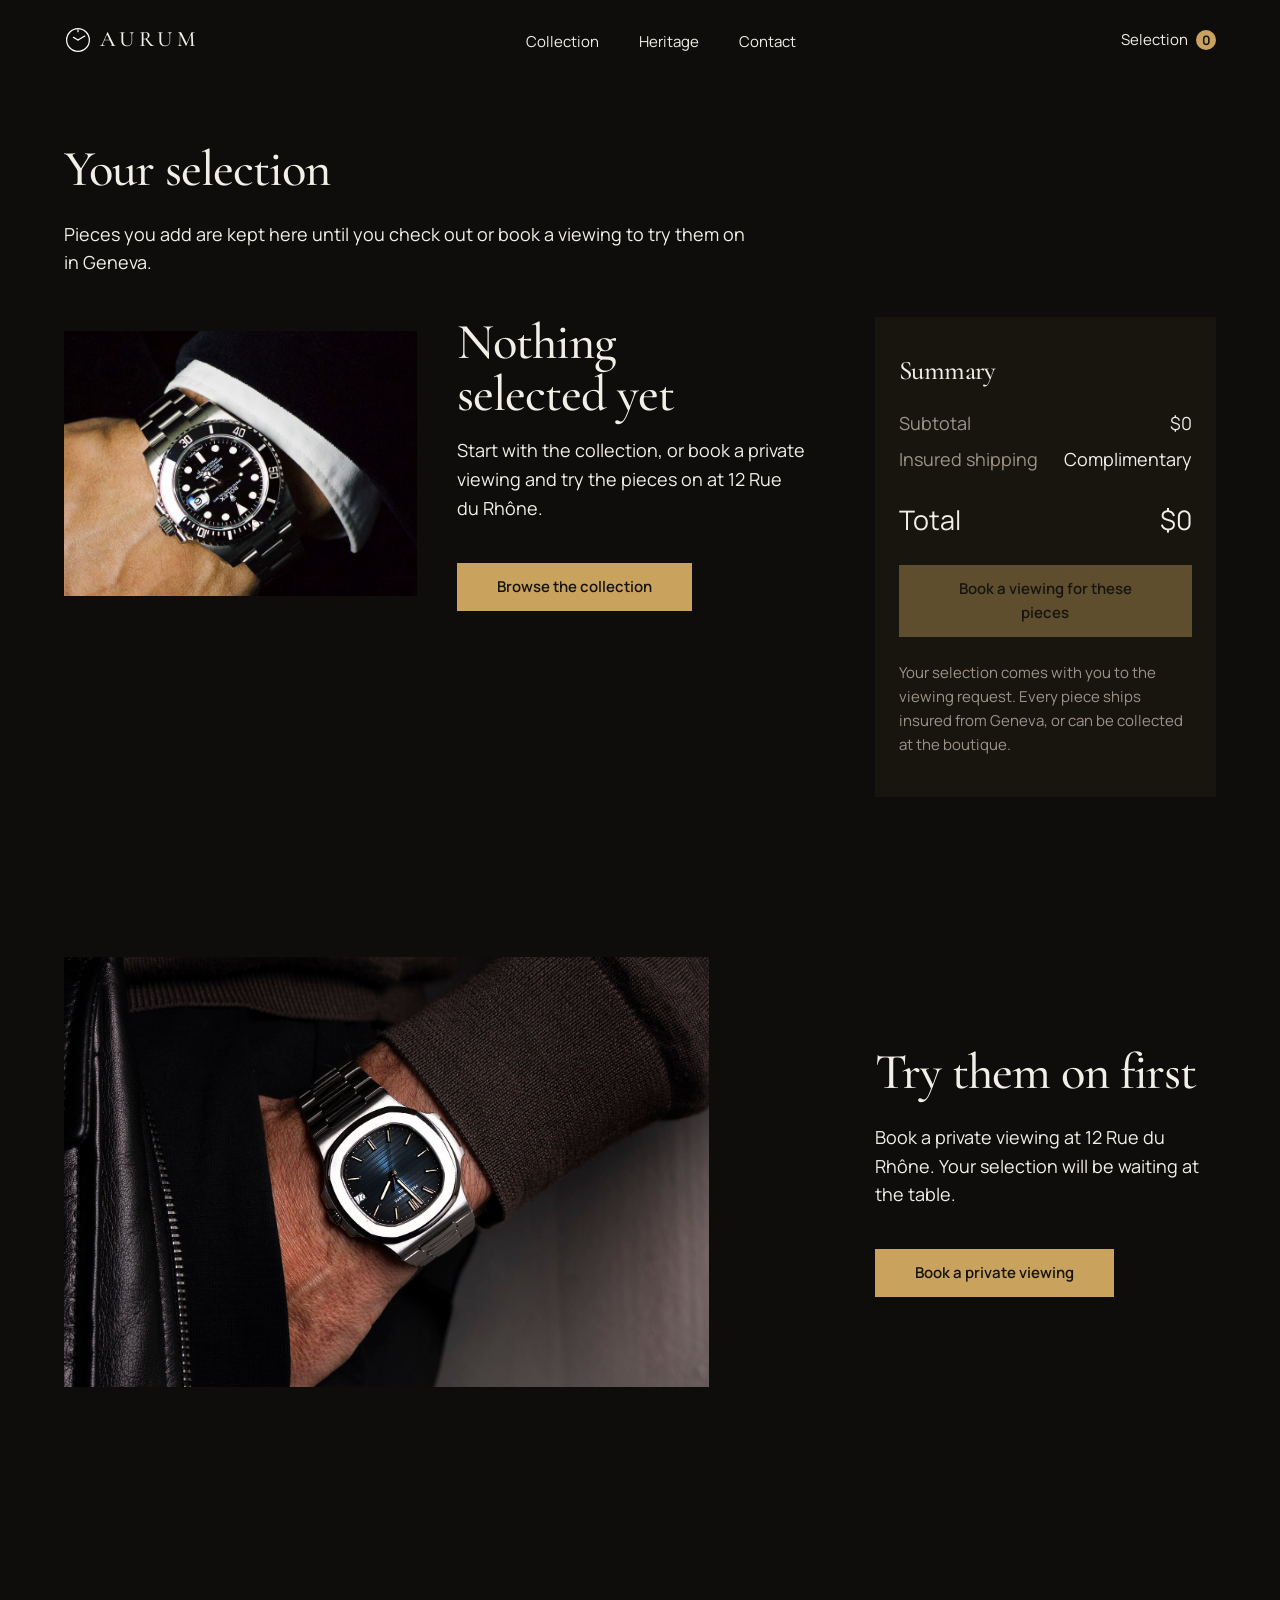
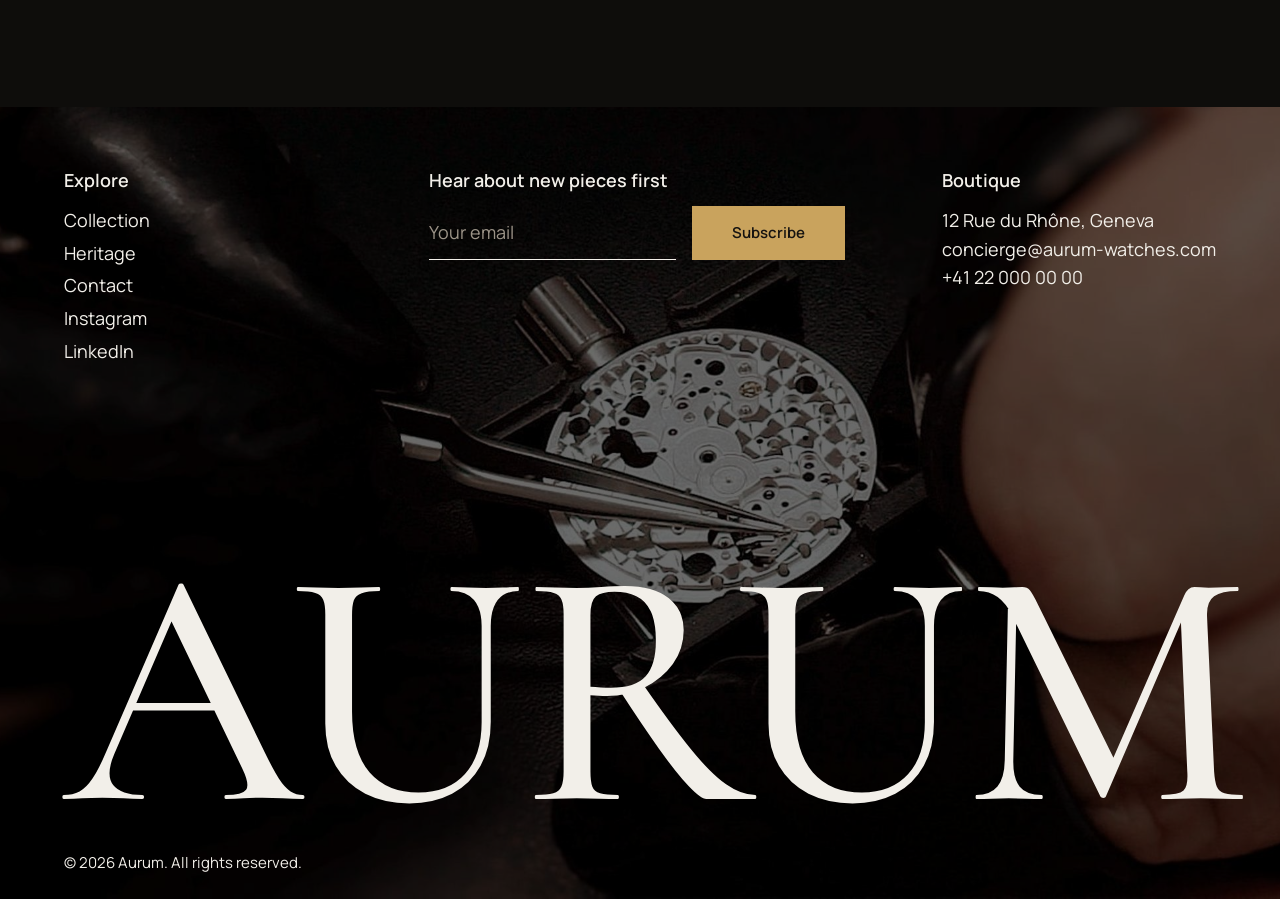
==== commit 8863dfc1: "Make viewing the primary action, accessible filter buttons, required field markers" ====
--- a/html/cart.html
+++ b/html/cart.html
@@ -30,7 +30,7 @@
         <div class="header-actions">
           <!--Warenkorb-->
           <a href="cart.html" class="cart-link">
-            Cart
+            Selection
             <span class="cart-count" id="cart-count">0</span>
           </a>
           <button
@@ -123,10 +123,10 @@
               </div>
             </dl>
             <p class="cart-total">Total <span id="cart-total">$0</span></p>
-            <button class="button" id="checkout-btn">Checkout</button>
+            <button class="button" type="button" id="checkout-btn">Book a viewing for these pieces</button>
             <p class="cart-note">
-              Every piece ships insured from Geneva, or can be collected at the
-              boutique.
+              Your selection comes with you to the viewing request. Every piece
+              ships insured from Geneva, or can be collected at the boutique.
             </p>
           </aside>
         </div>
@@ -203,7 +203,7 @@
             <h2 class="footer-label">Boutique</h2>
             <address>
               12 Rue du Rhône, Geneva<br />
-              concierge@aurum-watches.com<br />
+              <span class="nowrap">concierge@aurum-watches.com</span><br />
               +41 22 000 00 00
             </address>
           </div>
--- a/style.css
+++ b/style.css
@@ -555,6 +555,7 @@
 
 .newsletter-form {
   display: flex;
+  flex-wrap: wrap;
   gap: var(--space-sm);
   max-width: 26rem;
 }
@@ -576,6 +577,23 @@
 .newsletter-form input:focus-visible {
   outline: none;
   border-color: var(--accent);
+}
+
+.form-message {
+  flex-basis: 100%;
+  margin-top: var(--space-xs);
+  font-weight: 600;
+}
+
+.form-message a {
+  text-decoration: underline;
+  text-underline-offset: 0.3em;
+}
+
+@media (prefers-reduced-motion: no-preference) {
+  .form-message {
+    animation: rise-in 500ms var(--ease-out) both;
+  }
 }
 
 .footer-wordmark {
@@ -1247,6 +1265,20 @@
   color: var(--muted);
 }
 
+.product-not-found {
+  grid-column: 1 / -1;
+  max-width: 36rem;
+}
+
+.button:disabled {
+  opacity: 0.4;
+  cursor: not-allowed;
+}
+
+body.nav-open {
+  overflow: hidden;
+}
+
 @media (hover: hover) and (pointer: fine) {
   .cart-item-remove:hover {
     color: var(--ink);
@@ -1366,7 +1398,6 @@
     grid-column: 6 / -1;
     padding: var(--space-xl);
   }
-
 
   .cart-layout {
     grid-template-columns: repeat(12, minmax(0, 1fr));
@@ -1483,8 +1514,62 @@
 
 @media (max-width: 59.99rem) {
   .site-nav {
-    display: none;
-  }
+    position: fixed;
+    inset: 80px 0 0;
+    padding: var(--space-xl) var(--gutter);
+    background: var(--surface);
+    visibility: hidden;
+    clip-path: inset(0 0 100% 0);
+    transition:
+      clip-path 600ms var(--ease-in-out),
+      visibility 0s linear 600ms;
+  }
+
+  .site-nav.is-open {
+    visibility: visible;
+    clip-path: inset(0);
+    transition:
+      clip-path 600ms var(--ease-in-out),
+      visibility 0s;
+  }
+
+  .site-nav ul {
+    flex-direction: column;
+    gap: var(--space-sm);
+  }
+
+  .site-nav a {
+    font-family: var(--font-display);
+    font-size: var(--step-title);
+  }
+
+  .site-nav li {
+    opacity: 0;
+    transform: translateY(16px);
+    transition:
+      opacity 400ms var(--ease-out),
+      transform 600ms var(--ease-expo);
+  }
+
+  .site-nav.is-open li {
+    opacity: 1;
+    transform: none;
+  }
+
+  .site-nav.is-open li:nth-child(1) {
+    transition-delay: 200ms;
+  }
+  .site-nav.is-open li:nth-child(2) {
+    transition-delay: 270ms;
+  }
+  .site-nav.is-open li:nth-child(3) {
+    transition-delay: 340ms;
+  }
+
+  .nav-open .site-header {
+    background: var(--surface);
+  }
+
   .nav-toggle {
     display: inline-flex;
   }
@@ -1498,8 +1583,14 @@
     top: calc(var(--seam) - 120vw * 1.2406 * 0.34);
     /* Armband unterhalb der Kante sanft ausblenden, damit der Text frei steht */
     /* taste-skill-ignore: Transparenzmaske, keine sichtbare Verlaufsfläche */
-    -webkit-mask-image: linear-gradient(#000 0 calc(120vw * 1.2406 * 0.34 + 4svh), transparent calc(120vw * 1.2406 * 0.34 + 14svh)); /* taste-skill-ignore */
-    mask-image: linear-gradient(#000 0 calc(120vw * 1.2406 * 0.34 + 4svh), transparent calc(120vw * 1.2406 * 0.34 + 14svh)); /* taste-skill-ignore */
+    -webkit-mask-image: linear-gradient(
+      #000 0 calc(120vw * 1.2406 * 0.34 + 4svh),
+      transparent calc(120vw * 1.2406 * 0.34 + 14svh)
+    ); /* taste-skill-ignore */
+    mask-image: linear-gradient(
+      #000 0 calc(120vw * 1.2406 * 0.34 + 4svh),
+      transparent calc(120vw * 1.2406 * 0.34 + 14svh)
+    ); /* taste-skill-ignore */
   }
   .hero-copy {
     grid-template-rows: calc(var(--seam) + 16svh) auto;
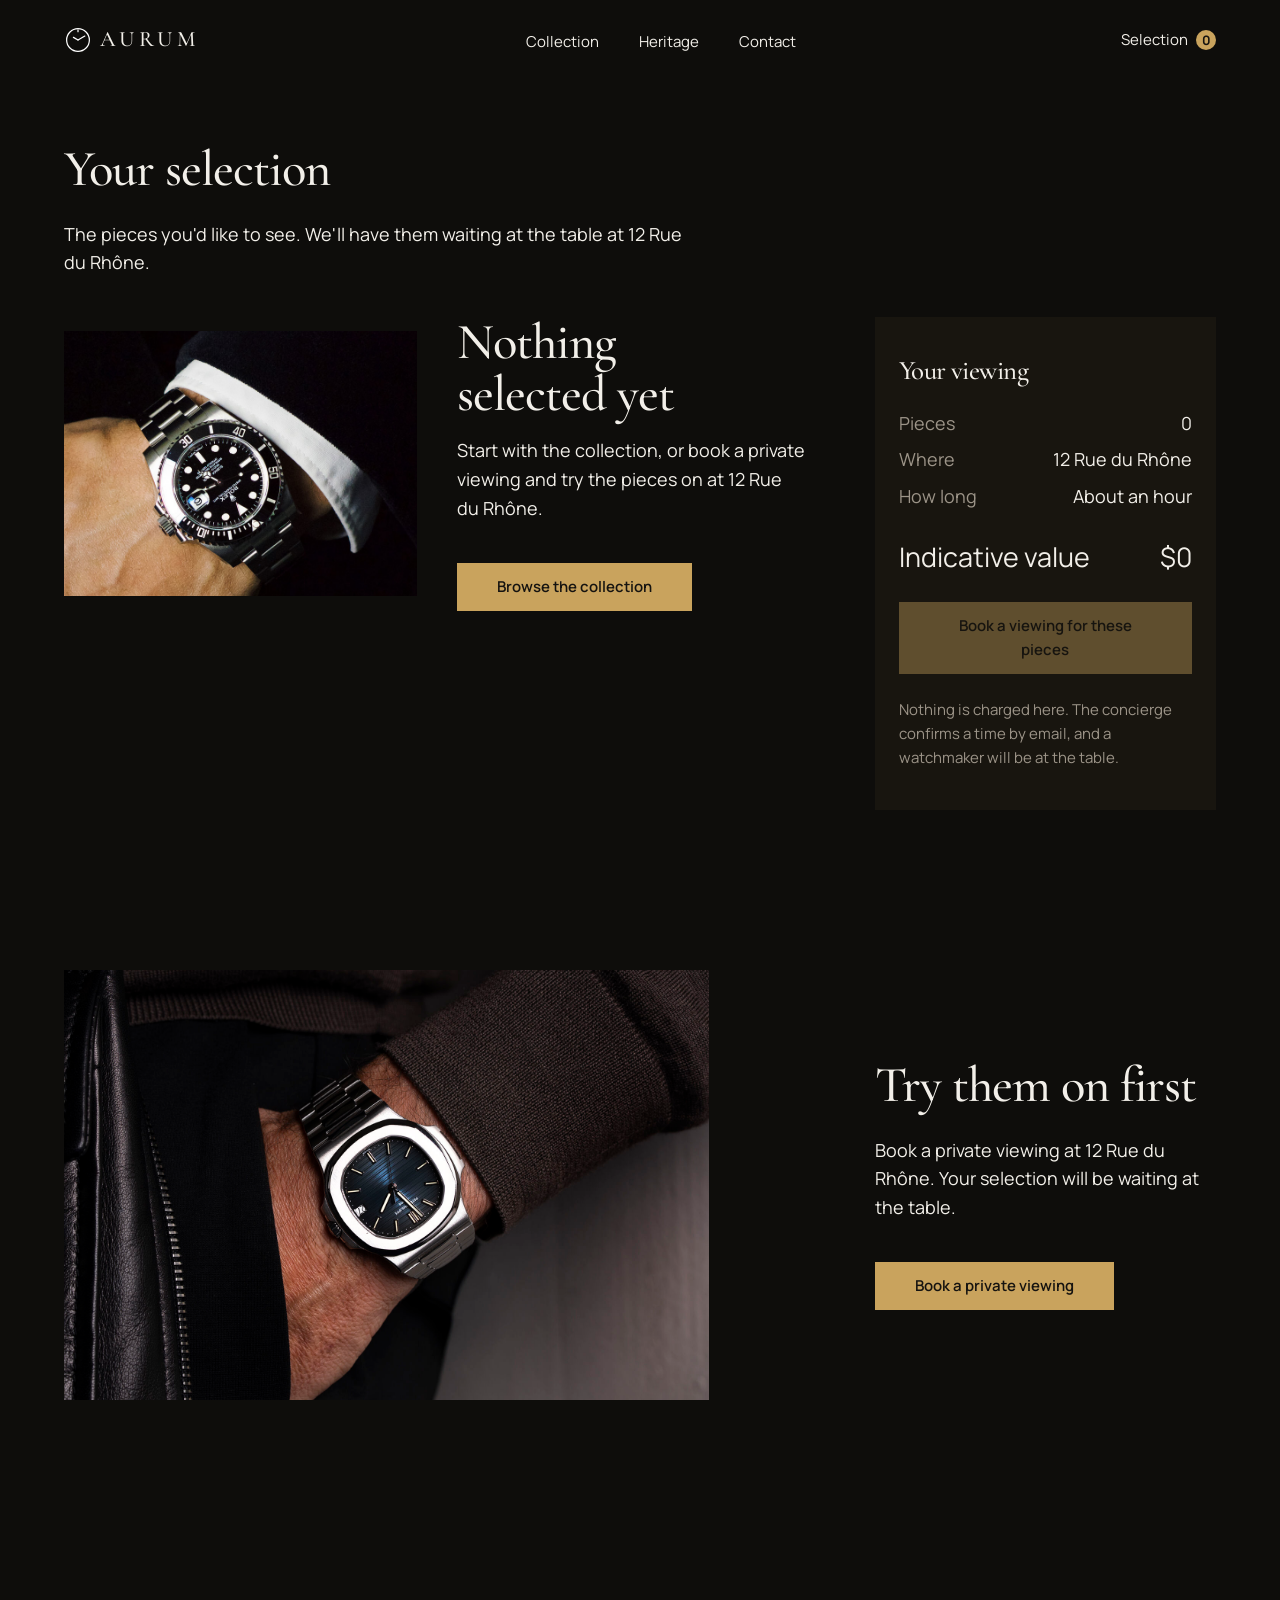
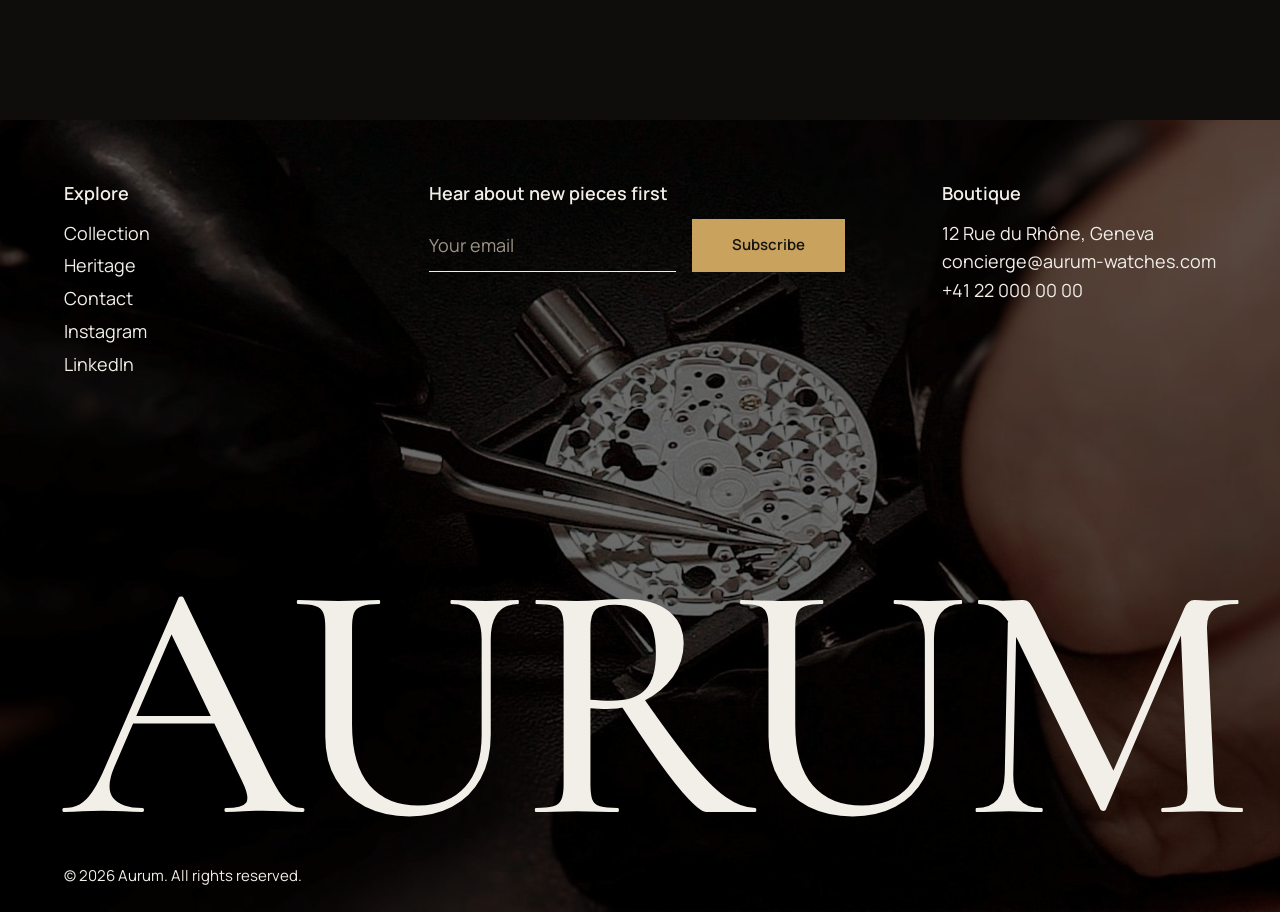
==== commit 1d8bdc39: "Reword selection page as a viewing list, add request anchor and collection closing band" ====
--- a/html/cart.html
+++ b/html/cart.html
@@ -3,7 +3,7 @@
   <head>
     <meta charset="UTF-8" />
     <meta name="viewport" content="width=device-width, initial-scale=1.0" />
-    <title>Cart - Aurum</title>
+    <title>Selection - Aurum</title>
     <script>
       document.documentElement.classList.add("js");
     </script>
@@ -54,8 +54,8 @@
         <header class="page-head cart-head">
           <h1>Your selection</h1>
           <p>
-            Pieces you add are kept here until you check out or book a viewing
-            to try them on in Geneva.
+            The pieces you'd like to see. We'll have them waiting at the table
+            at 12 Rue du Rhône.
           </p>
         </header>
 
@@ -85,48 +85,40 @@
             <ul class="cart-items" id="cart-items"></ul>
 
             <!--
-              VORLAGE für einen Artikel (z. B. buildCartItem(product, quantity)):
-
-              <li class="cart-item">
-                <figure class="cart-item-media watch-frame" style="getWatchFocusStyle(product.focus)">
-                  <img src="product.thumb" alt="Meridian" />
-                </figure>
-                <div class="cart-item-info">
-                  <h3 class="cart-item-name">Meridian</h3>
-                  <p class="cart-item-meta">Diver, 41mm</p>
-                  <button class="cart-item-remove" type="button" data-id="meridian">Remove</button>
-                </div>
-                <div class="cart-item-quantity">
-                  <button class="quantity-btn" type="button" data-action="decrease" data-id="meridian" aria-label="One less">
-                    <img src="../assets/icons/minus.svg" alt="" width="16" height="16" />
-                  </button>
-                  <span>1</span>
-                  <button class="quantity-btn" type="button" data-action="increase" data-id="meridian" aria-label="One more">
-                    <img src="../assets/icons/plus.svg" alt="" width="16" height="16" />
-                  </button>
-                </div>
-                <p class="cart-item-price">$11,800</p>
-              </li>
+              Vorlage für einen Eintrag: siehe buildCartItem() in script/template.js
+              (Bild, Name als Link zur Produktseite, Kategorie und Größe, Remove, Preis)
             -->
           </div>
 
           <aside class="cart-summary" aria-labelledby="summary-heading">
-            <h2 id="summary-heading">Summary</h2>
+            <h2 id="summary-heading">Your viewing</h2>
             <dl class="cart-lines">
               <div>
-                <dt>Subtotal</dt>
-                <dd id="cart-subtotal">$0</dd>
+                <dt>Pieces</dt>
+                <dd id="cart-piece-count">0</dd>
               </div>
               <div>
-                <dt>Insured shipping</dt>
-                <dd>Complimentary</dd>
+                <dt>Where</dt>
+                <dd>12 Rue du Rhône</dd>
+              </div>
+              <div>
+                <dt>How long</dt>
+                <dd>About an hour</dd>
               </div>
             </dl>
-            <p class="cart-total">Total <span id="cart-total">$0</span></p>
-            <button class="button" type="button" id="checkout-btn">Book a viewing for these pieces</button>
+            <p class="cart-total">
+              Indicative value <span id="cart-total">$0</span>
+            </p>
+            <button
+              class="button book-viewing-btn"
+              type="button"
+              id="checkout-btn"
+            >
+              Book a viewing for these pieces
+            </button>
             <p class="cart-note">
-              Your selection comes with you to the viewing request. Every piece
-              ships insured from Geneva, or can be collected at the boutique.
+              Nothing is charged here. The concierge confirms a time by email,
+              and a watchmaker will be at the table.
             </p>
           </aside>
         </div>
@@ -150,9 +142,14 @@
               Book a private viewing at 12 Rue du Rhône. Your selection will be
               waiting at the table.
             </p>
-            <a href="contact.html" class="button" data-reveal style="--i: 3"
-              >Book a private viewing</a
+            <button
+              class="button book-viewing-btn"
+              type="button"
+              data-reveal
+              style="--i: 3"
             >
+              Book a private viewing
+            </button>
           </div>
         </div>
       </section>
--- a/css/standard.css
+++ b/css/standard.css
@@ -191,6 +191,16 @@
   outline-offset: 3px;
 }
 
+::selection {
+  background: var(--accent);
+  color: var(--inverse);
+}
+
+input,
+textarea {
+  caret-color: var(--accent);
+}
+
 @media (prefers-reduced-motion: reduce) {
   html {
     scroll-behavior: auto;
--- a/style.css
+++ b/style.css
@@ -679,6 +679,7 @@
 }
 
 .filter-btn {
+  min-height: 2.75rem;
   color: var(--muted);
   padding-block: var(--space-2xs);
   text-decoration: underline;
@@ -1074,10 +1075,24 @@
   margin-top: var(--space-md);
 }
 
-.product-add {
+.product-actions {
+  display: grid;
+  gap: var(--space-xs);
+  max-width: 24rem;
   margin-top: var(--space-lg);
-  width: 100%;
-  max-width: 24rem;
+}
+
+/* zweite Aktion: ruhiger als der Gold-Button, eine Tonstufe über dem Grund */
+.button-quiet {
+  background: var(--surface);
+  color: var(--ink);
+}
+
+@media (hover: hover) and (pointer: fine) {
+  .button-quiet:hover {
+    background: #000;
+    color: var(--accent-strong);
+  }
 }
 
 .product-specs {
@@ -1189,7 +1204,9 @@
 }
 
 .cart-item-remove {
-  margin-top: var(--space-2xs);
+  display: inline-flex;
+  align-items: center;
+  min-height: 2.75rem;
   font-size: var(--step-small);
   text-decoration: underline;
   text-underline-offset: 0.3em;
@@ -1409,6 +1426,31 @@
     grid-column: 9 / -1;
     position: sticky;
     top: calc(80px + var(--space-lg));
+  }
+}
+
+/* nicht umbrechen: E-Mail-Adressen, Uhrzeiten, kurze Labels */
+.nowrap,
+.opening-hours dd,
+.cart-lines dt {
+  white-space: nowrap;
+}
+
+.required-note {
+  font-weight: 400;
+  color: var(--muted);
+}
+
+.cart-item-name a {
+  text-decoration: underline;
+  text-decoration-color: transparent;
+  text-underline-offset: 0.3em;
+  transition: text-decoration-color var(--t-hover) ease;
+}
+
+@media (hover: hover) and (pointer: fine) {
+  .cart-item-name a:hover {
+    text-decoration-color: currentColor;
   }
 }
 
@@ -1572,6 +1614,29 @@
 
   .nav-toggle {
     display: inline-flex;
+    align-items: center;
+    justify-content: center;
+    width: 2.75rem;
+    height: 2.75rem;
+    margin-right: -0.625rem;
+  }
+
+  /* Produktseite: flacheres Hauptbild und engere Abstände,
+     damit Name, Preis und Besichtigungs-Button in den ersten Bildschirm passen */
+  .product-page {
+    padding-top: var(--space-md);
+  }
+  .back-link {
+    margin-bottom: var(--space-sm);
+  }
+  .product {
+    gap: var(--space-md);
+  }
+  .product-main-image {
+    aspect-ratio: 3 / 2;
+  }
+  .product-thumb {
+    aspect-ratio: 4 / 3;
   }
 
   .hero {
@@ -1583,11 +1648,11 @@
     top: calc(var(--seam) - 120vw * 1.2406 * 0.34);
     /* Armband unterhalb der Kante sanft ausblenden, damit der Text frei steht */
     /* taste-skill-ignore: Transparenzmaske, keine sichtbare Verlaufsfläche */
-    -webkit-mask-image: linear-gradient(
+    -webkit-mask-image: linear-gradient( /* taste-skill-ignore */
       #000 0 calc(120vw * 1.2406 * 0.34 + 4svh),
       transparent calc(120vw * 1.2406 * 0.34 + 14svh)
     ); /* taste-skill-ignore */
-    mask-image: linear-gradient(
+    mask-image: linear-gradient( /* taste-skill-ignore */
       #000 0 calc(120vw * 1.2406 * 0.34 + 4svh),
       transparent calc(120vw * 1.2406 * 0.34 + 14svh)
     ); /* taste-skill-ignore */
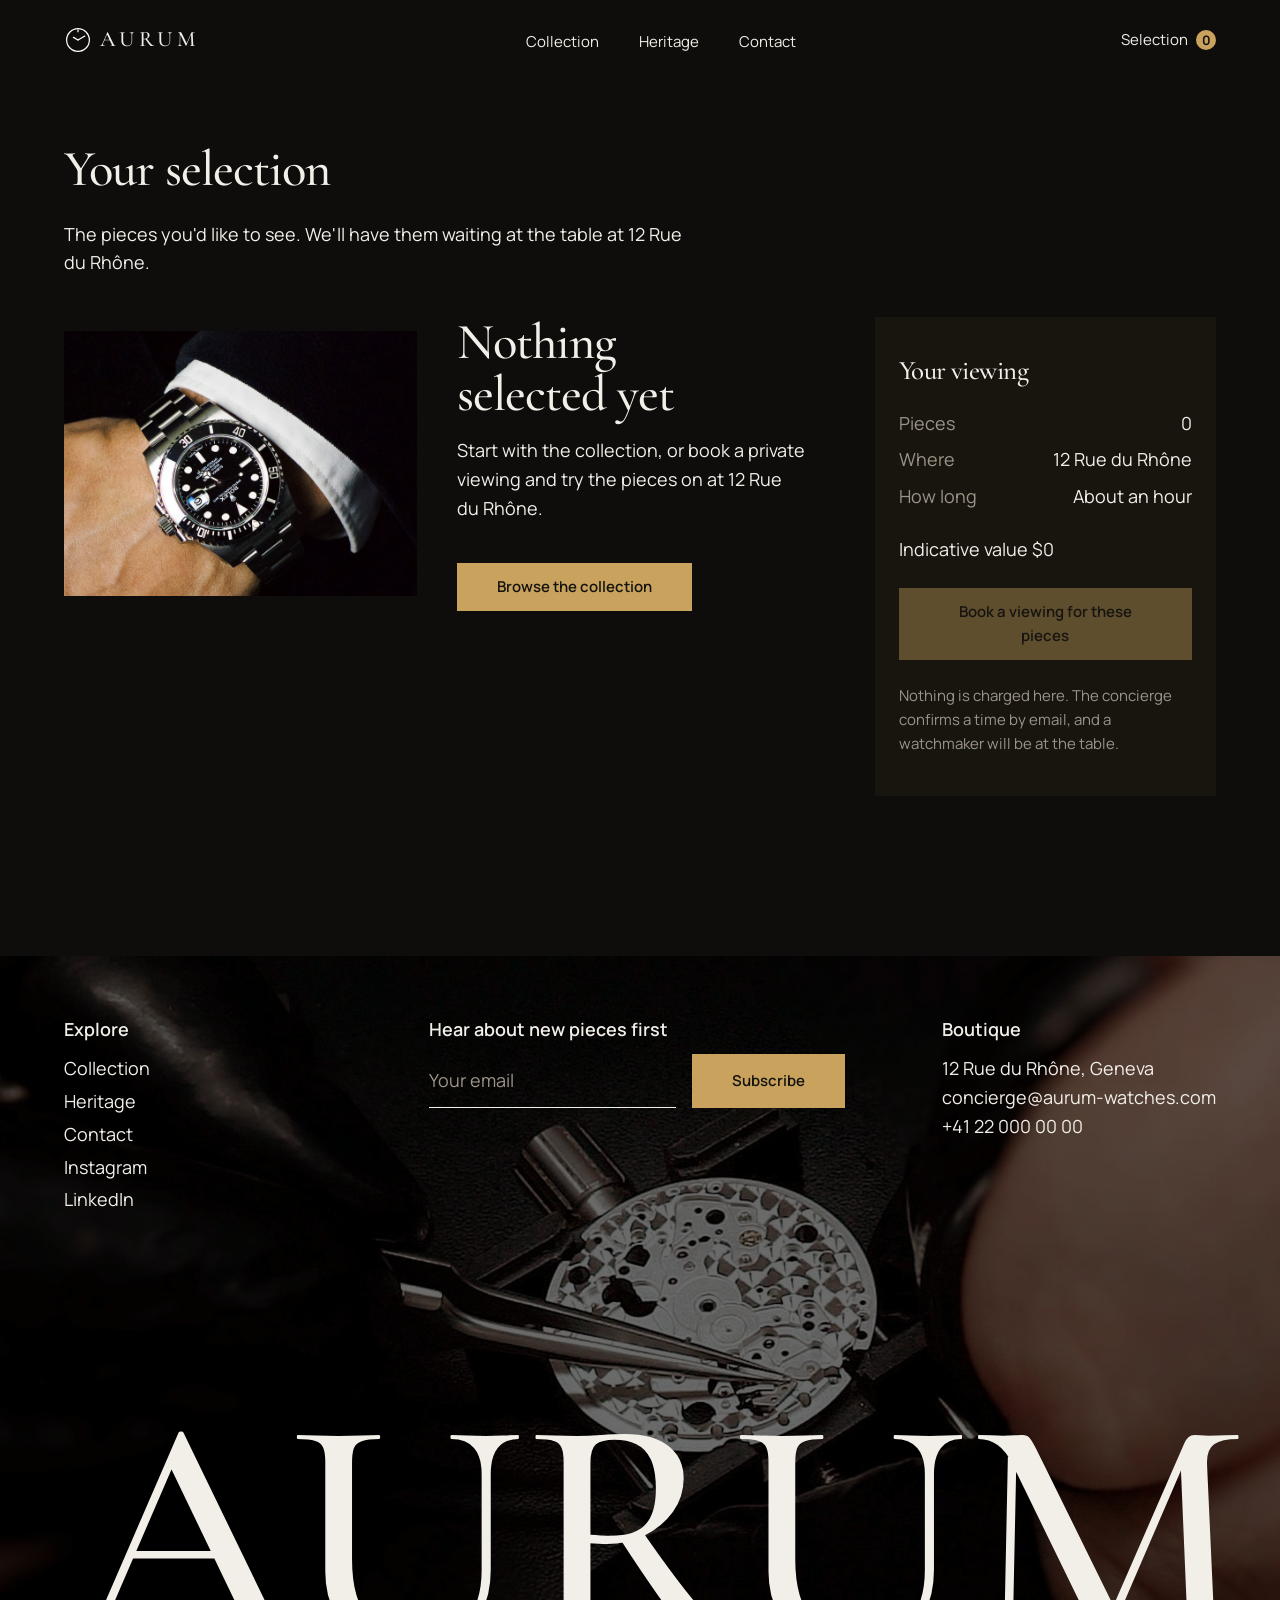
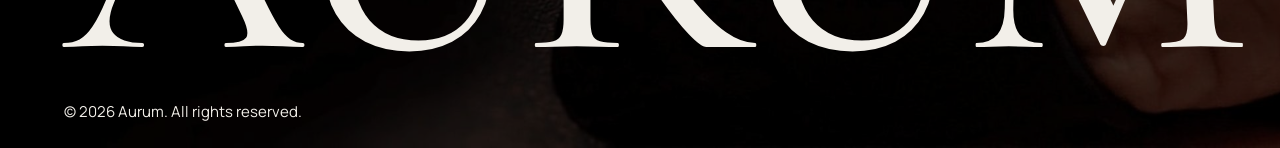
==== commit 0bda7c81: "Remove duplicate viewing block, add undo status and request strip labels" ====
--- a/html/cart.html
+++ b/html/cart.html
@@ -52,7 +52,7 @@
     <main id="main" class="section cart-page">
       <div class="container">
         <header class="page-head cart-head">
-          <h1>Your selection</h1>
+          <h1 id="selection-title" tabindex="-1">Your selection</h1>
           <p>
             The pieces you'd like to see. We'll have them waiting at the table
             at 12 Rue du Rhône.
@@ -84,6 +84,9 @@
             <!--JS füllt hier pro Artikel-->
             <ul class="cart-items" id="cart-items"></ul>
 
+            <!--Meldung nach "Remove" mit Rückgängig-Button-->
+            <p class="cart-status" id="cart-status" role="status"></p>
+
             <!--
               Vorlage für einen Eintrag: siehe buildCartItem() in script/template.js
               (Bild, Name als Link zur Produktseite, Kategorie und Größe, Remove, Preis)
@@ -106,7 +109,7 @@
                 <dd>About an hour</dd>
               </div>
             </dl>
-            <p class="cart-total">
+            <p class="cart-value">
               Indicative value <span id="cart-total">$0</span>
             </p>
             <button
@@ -123,36 +126,6 @@
           </aside>
         </div>
       </div>
-
-      <!--Erst anprobieren? Verweis auf die private Besichtigung-->
-      <section class="cart-viewing">
-        <div class="container cart-viewing-grid">
-          <figure class="cart-viewing-media" data-reveal>
-            <img
-              src="../assets/images/patek-wrist.jpg"
-              alt="The Calibre worn with a dark suit"
-              width="1690"
-              height="1280"
-              loading="lazy"
-            />
-          </figure>
-          <div class="cart-viewing-text">
-            <h2 data-reveal style="--i: 1">Try them on first</h2>
-            <p data-reveal style="--i: 2">
-              Book a private viewing at 12 Rue du Rhône. Your selection will be
-              waiting at the table.
-            </p>
-            <button
-              class="button book-viewing-btn"
-              type="button"
-              data-reveal
-              style="--i: 3"
-            >
-              Book a private viewing
-            </button>
-          </div>
-        </div>
-      </section>
     </main>
 
     <!--Footer: der Name läuft über das letzte Foto-->
--- a/css/standard.css
+++ b/css/standard.css
@@ -10,6 +10,7 @@
   --inverse: #151310; /* Text auf hellen/goldenen Flächen */
   --accent: #c9a35d; /* Gold – diesmal bewusst sichtbar, nicht nur homöopathisch */
   --accent-strong: #dcbb7c; /* Gold im Hover-Zustand */
+  --error: #e9a594; /* Fehlermeldungen in Formularen */
 
   /* ---- Schrift ---- */
   --font-display: "Cormorant Garamond", "Times New Roman", serif;
--- a/style.css
+++ b/style.css
@@ -1174,9 +1174,7 @@
 .cart-item {
   display: grid;
   grid-template-columns: 6rem 1fr auto;
-  grid-template-areas:
-    "media info price"
-    "media quantity quantity";
+  grid-template-areas: "media info price";
   gap: var(--space-xs) var(--space-md);
   align-items: center;
   padding: var(--space-sm);
@@ -1214,29 +1212,6 @@
   transition: color var(--t-hover) ease;
 }
 
-.cart-item-quantity {
-  grid-area: quantity;
-  display: flex;
-  align-items: center;
-  gap: var(--space-sm);
-}
-
-.quantity-btn {
-  display: inline-flex;
-  align-items: center;
-  justify-content: center;
-  width: 2.75rem;
-  height: 2.75rem;
-  background: var(--bg);
-  transition:
-    background-color var(--t-hover) ease,
-    transform var(--t-press) var(--ease-out);
-}
-
-.quantity-btn:active {
-  transform: scale(0.94);
-}
-
 .cart-item-price {
   grid-area: price;
   font-size: var(--step-lead);
@@ -1300,9 +1275,6 @@
   .cart-item-remove:hover {
     color: var(--ink);
   }
-  .quantity-btn:hover {
-    background: #000;
-  }
 }
 
 @media (min-width: 48rem) {
@@ -1316,8 +1288,7 @@
     grid-template-columns: minmax(0, 1fr) minmax(0, 1fr);
   }
   .cart-item {
-    grid-template-columns: 7rem 1fr auto auto;
-    grid-template-areas: "media info quantity price";
+    grid-template-columns: 7rem 1fr auto;
     gap: var(--space-lg);
   }
 }
@@ -1359,6 +1330,9 @@
     aspect-ratio: 1;
     margin: 0 calc(-1 * var(--gutter)) 0 0;
   }
+  .page-intro-compact .page-intro-media {
+    aspect-ratio: 16 / 9;
+  }
 
   .story-grid {
     grid-template-columns: repeat(12, minmax(0, 1fr));
@@ -1411,7 +1385,8 @@
   .contact-details {
     grid-column: 1 / span 4;
   }
-  .contact-form {
+  .contact-form,
+  .viewing-confirmation {
     grid-column: 6 / -1;
     padding: var(--space-xl);
   }
@@ -1452,6 +1427,119 @@
   .cart-item-name a:hover {
     text-decoration-color: currentColor;
   }
+}
+
+/* ---- Kollektion: kompakter Kopf + Abschluss-Band ---- */
+.page-intro-compact .page-intro-media {
+  aspect-ratio: 16 / 9;
+}
+
+.page-intro-compact + .section-collection {
+  padding-top: var(--space-xl);
+}
+
+.closing-band {
+  padding-inline: 12px;
+  margin-bottom: var(--section-gap);
+}
+
+.closing-band-inner {
+  display: grid;
+  gap: var(--space-md);
+  justify-items: start;
+  padding-block: var(--space-2xl);
+  background: var(--surface);
+}
+
+.closing-band-inner .boutique-status {
+  max-width: 32ch;
+}
+
+@media (min-width: 48rem) {
+  .closing-band-inner {
+    grid-template-columns: 1fr auto;
+    align-items: end;
+  }
+  .closing-band-inner .button {
+    grid-column: 2;
+    grid-row: 1 / span 2;
+  }
+}
+
+/* ---- Anfrage: Auswahl im Formular und Bestätigung ---- */
+.contact-form {
+  scroll-margin-top: 100px;
+}
+
+.selection-strip {
+  display: grid;
+  gap: var(--space-sm);
+  padding: var(--space-md);
+  background: var(--bg);
+}
+
+.selection-strip[hidden],
+#reference-field[hidden] {
+  display: none;
+}
+
+.selection-strip h3 {
+  font-family: var(--font-body);
+  font-size: var(--step-body);
+  font-weight: 600;
+  letter-spacing: 0;
+}
+
+.selection-pieces {
+  display: flex;
+  flex-wrap: wrap;
+  gap: var(--space-sm) var(--space-md);
+}
+
+.selection-piece {
+  display: flex;
+  align-items: center;
+  gap: var(--space-xs);
+  font-family: var(--font-display);
+  font-size: var(--step-lead);
+}
+
+.selection-piece-media {
+  width: 3.5rem;
+  margin: 0;
+  aspect-ratio: 1;
+  border-radius: 50%;
+}
+
+.viewing-confirmation {
+  display: grid;
+  gap: var(--space-md);
+  justify-items: start;
+  align-content: start;
+  padding: var(--space-lg) var(--space-md);
+  background: var(--surface);
+  scroll-margin-top: 100px;
+}
+
+.viewing-confirmation:focus {
+  outline: none;
+}
+
+.viewing-confirmation-lead {
+  font-family: var(--font-display);
+  font-size: var(--step-title);
+  line-height: var(--leading-tight);
+}
+
+@media (prefers-reduced-motion: no-preference) {
+  .viewing-confirmation {
+    animation: rise-in 600ms var(--ease-expo) both;
+  }
+}
+
+/* "All" ist ein kurzes Wort: trotzdem 44px breite Tippfläche */
+.filter-btn {
+  min-width: 2.75rem;
 }
 
 /* ============================================
